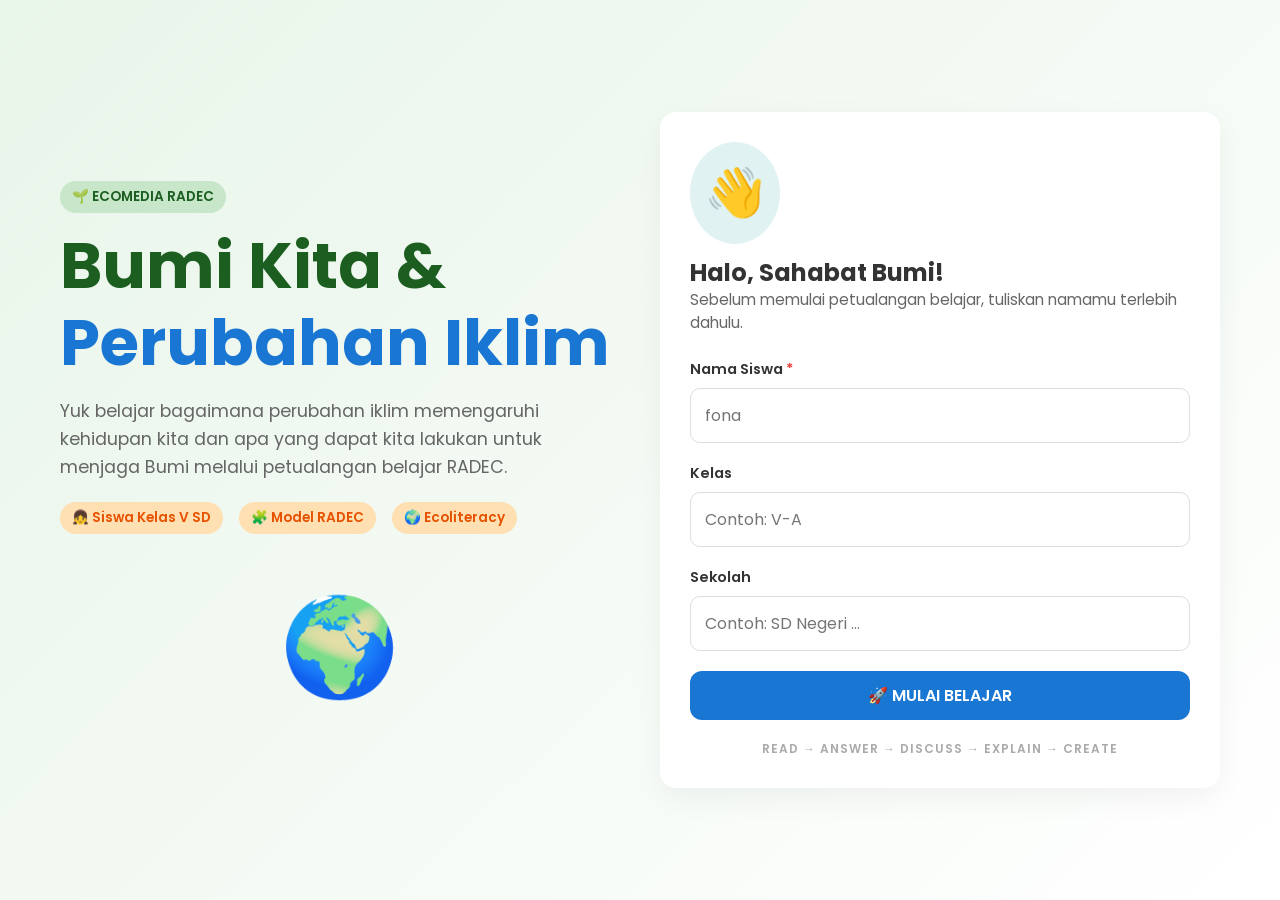
==== index.html @ 3d629e3e "Add files via upload" ====
<!DOCTYPE html>
<html lang="id">
<head>
    <meta charset="UTF-8">
    <meta name="viewport" content="width=device-width, initial-scale=1.0">
    <title>ECOMEDIA RADEC - Bumi Kita & Perubahan Iklim</title>
    <link href="https://fonts.googleapis.com/css2?family=Poppins:wght@400;500;600;700;800&display=swap" rel="stylesheet">
    <link rel="stylesheet" href="style.css">
</head>
<body>

    <!-- 1. HALAMAN AWAL (HOMEPAGE) -->
    <section id="page-home" class="page active">
        <div class="container split-layout">
            <div class="col-left">
                <div class="badge badge-light">🌱 ECOMEDIA RADEC</div>
                <h1 class="hero-title">
                    <span class="text-dark-green">Bumi Kita &</span><br>
                    <span class="text-blue">Perubahan Iklim</span>
                </h1>
                <p class="hero-desc">Yuk belajar bagaimana perubahan iklim memengaruhi kehidupan kita dan apa yang dapat kita lakukan untuk menjaga Bumi melalui petualangan belajar RADEC.</p>
                
                <div class="badge-group">
                    <span class="badge badge-pill">👧 Siswa Kelas V SD</span>
                    <span class="badge badge-pill">🧩 Model RADEC</span>
                    <span class="badge badge-pill">🌍 Ecoliteracy</span>
                </div>

                <div class="hero-image">
                    <div class="globe-icon">🌍</div>
                </div>
            </div>

            <div class="col-right">
                <div class="card form-card">
                    <div class="wave-icon">👋</div>
                    <h2>Halo, Sahabat Bumi!</h2>
                    <p>Sebelum memulai petualangan belajar, tuliskan namamu terlebih dahulu.</p>
                    
                    <form id="start-form">
                        <div class="input-group">
                            <label for="nama">Nama Siswa <span class="text-red">*</span></label>
                            <input type="text" id="nama" placeholder="fona" required>
                        </div>
                        <div class="input-group">
                            <label for="kelas">Kelas</label>
                            <input type="text" id="kelas" placeholder="Contoh: V-A">
                        </div>
                        <div class="input-group">
                            <label for="sekolah">Sekolah</label>
                            <input type="text" id="sekolah" placeholder="Contoh: SD Negeri ...">
                        </div>
                        <button type="submit" class="btn btn-primary btn-full">🚀 MULAI BELAJAR</button>
                    </form>
                    
                    <div class="step-nav-text">
                        READ &rarr; ANSWER &rarr; DISCUSS &rarr; EXPLAIN &rarr; CREATE
                    </div>
                </div>
            </div>
        </div>
    </section>

    <!-- 2. HALAMAN ORIENTASI BELAJAR -->
    <section id="page-orientation" class="page hidden bg-teal">
        <nav class="top-nav transparent-nav container">
            <div class="logo">🌱 ECOMEDIA RADEC</div>
            <div class="nav-actions">
                <button class="btn btn-outline-white" onclick="navigateTo('page-home')">&larr; Halaman Pembuka</button>
                <button class="btn btn-white" onclick="navigateTo('page-read')">Learning Journey &rarr;</button>
            </div>
        </nav>

        <div class="container mt-4">
            <div class="badge badge-outline-white">HALAMAN 2 - ORIENTASI BELAJAR</div>
            <h1 class="page-title text-white mt-2">👋 Halo, <span class="user-name-display">Sahabat</span>!</h1>
            <p class="page-subtitle text-white">Sebelum menjelajahi tahapan RADEC, kenali dulu cara belajar dan misi yang akan membantumu membaca hubungan manusia, lingkungan, dan perubahan iklim dengan lebih kritis.</p>

            <div class="card mt-4">
                <h3>Cara Belajar</h3>
                <p class="text-gray">Tiga kebiasaan sederhana ini akan membantumu mengikuti petualangan dengan nyaman.</p>
                
                <div class="grid-3 mt-3">
                    <div class="step-card">
                        <div class="step-number">1</div>
                        <h4>Ikuti Tahapan</h4>
                        <p>Ikuti pembelajaran secara berurutan mulai dari READ sampai CREATE.</p>
                    </div>
                    <div class="step-card">
                        <div class="step-number">2</div>
                        <h4>Amati dan Pikirkan</h4>
                        <p>Baca, amati gambar atau media, lalu pikirkan hubungan antara manusia dan lingkungan.</p>
                    </div>
                    <div class="step-card">
                        <div class="step-number">3</div>
                        <h4>Sampaikan dan Bertindak</h4>
                        <p>Sampaikan pendapatmu, dengarkan teman, lalu tentukan tindakan yang dapat dilakukan untuk menjaga lingkungan.</p>
                    </div>
                </div>

                <div class="alert-box alert-yellow mt-3">
                    💡 <strong>Ingat!</strong> Tidak apa-apa jika jawabanmu berbeda dengan teman. Yang penting kamu dapat menjelaskan alasanmu dengan baik.
                </div>
            </div>
        </div>
    </section>

    <!-- HALAMAN PETA RADEC -->
    <section id="page-peta-radec" class="page hidden bg-light-gray">
        <!-- Navbar -->
        <nav class="top-nav white-nav">
            <div class="nav-pills">
                <span class="nav-pill">Panduan & Tujuan</span>
                <span class="nav-pill active" onclick="navigateTo('page-peta-radec')">Peta RADEC</span>
                <span class="nav-pill" onclick="navigateTo('page-read')">Read</span>
                <span class="nav-pill" onclick="navigateTo('page-answer')">Answer</span>
                <span class="nav-pill" onclick="navigateTo('page-discuss')">Discuss</span>
                <span class="nav-pill" onclick="navigateTo('page-explain')">Explain</span>
                <span class="nav-pill" onclick="navigateTo('page-create')">Create</span>
            </div>
            <div class="user-profile">
                👤 <span class="user-name-display">Sahabat</span>
            </div>
        </nav>

        <div class="container mt-4">
            <div class="banner-blue" style="background: linear-gradient(135deg, #00796b, #004d40);">
                <div class="badge badge-outline-white mb-2">PETA KONSEP</div>
                <h2>Peta Petualangan RADEC 🗺️</h2>
                <p>RADEC adalah model belajar kita! Ikuti 5 langkah seru ini untuk menjadi pahlawan lingkungan yang cerdas dan kritis.</p>
            </div>

            <div class="journey-container mt-4">
                <!-- Step 1 -->
                <div class="journey-step">
                    <div class="step-icon" style="background: #1976d2; box-shadow: 0 0 0 5px #e3f2fd;">📖</div>
                    <div class="card journey-card">
                        <span class="materi-label" style="color: #1976d2;">TAHAP 1</span>
                        <h3 style="color: #1976d2;">Read (Membaca & Mengamati)</h3>
                        <p class="text-gray mt-2">Membaca teks dan mengamati video Ecomedia. Temukan pesan penting dan pahami hubungan sebab-akibat perubahan iklim.</p>
                    </div>
                </div>

                <!-- Step 2 -->
                <div class="journey-step">
                    <div class="step-icon" style="background: #f57c00; box-shadow: 0 0 0 5px #fff3e0;">✍️</div>
                    <div class="card journey-card">
                        <span class="materi-label" style="color: #f57c00;">TAHAP 2</span>
                        <h3 style="color: #f57c00;">Answer (Menjawab)</h3>
                        <p class="text-gray mt-2">Jawab pertanyaan atau bedah video menggunakan 4 Lensa Ecomedia secara mandiri berdasarkan apa yang kamu pahami di tahap pertama.</p>
                    </div>
                </div>

                <!-- Step 3 -->
                <div class="journey-step">
                    <div class="step-icon" style="background: #00897b; box-shadow: 0 0 0 5px #e0f2f1;">🗣️</div>
                    <div class="card journey-card">
                        <span class="materi-label" style="color: #00897b;">TAHAP 3</span>
                        <h3 style="color: #00897b;">Discuss (Berdiskusi)</h3>
                        <p class="text-gray mt-2">Berkumpul dengan teman kelompok! Bagikan jawabanmu, dengarkan pendapat teman, dan catat hasil kesepakatan bersama.</p>
                    </div>
                </div>

                <!-- Step 4 -->
                <div class="journey-step">
                    <div class="step-icon" style="background: #7b1fa2; box-shadow: 0 0 0 5px #f3e5f5;">💡</div>
                    <div class="card journey-card">
                        <span class="materi-label" style="color: #7b1fa2;">TAHAP 4</span>
                        <h3 style="color: #7b1fa2;">Explain (Menjelaskan)</h3>
                        <p class="text-gray mt-2">Waktunya tampil! Jelaskan dan presentasikan hasil diskusi kelompokmu di depan kelas dengan percaya diri.</p>
                    </div>
                </div>

                <!-- Step 5 -->
                <div class="journey-step">
                    <div class="step-icon" style="background: #e53935; box-shadow: 0 0 0 5px #ffebee;">🎨</div>
                    <div class="card journey-card">
                        <span class="materi-label" style="color: #e53935;">TAHAP 5</span>
                        <h3 style="color: #e53935;">Create (Mencipta)</h3>
                        <p class="text-gray mt-2">Terapkan ilmu yang didapat dengan membuat karya nyata (poster, puisi, atau rancangan aksi ramah lingkungan).</p>
                        <button class="btn btn-primary mt-3" onclick="navigateTo('page-read')">🚀 Mulai Petualangan Sekarang!</button>
                    </div>
                </div>
            </div>
        </div>
    </section>

    <!-- 3. HALAMAN TAHAP 1: READ (DAFTAR MATERI) -->
    <section id="page-read" class="page hidden bg-light-gray">
        <!-- Reusable RADEC Navbar -->
        <nav class="top-nav white-nav">
            <div class="nav-pills">
                <span class="nav-pill">Panduan & Tujuan</span>
                <!-- Cari baris ini di navbar halaman Read, Ecomedia, Answer, Discuss, dsb -->
                <span class="nav-pill" onclick="navigateTo('page-peta-radec')">Peta RADEC</span>
                <span class="nav-pill active" onclick="navigateTo('page-read')">Read</span>
                <span class="nav-pill" onclick="navigateTo('page-answer')">Answer</span>
                <span class="nav-pill" onclick="navigateTo('page-discuss')">Discuss</span>
                <span class="nav-pill" onclick="navigateTo('page-explain')">Explain</span>
                <span class="nav-pill" onclick="navigateTo('page-create')">Create</span>
            </div>
            <div class="user-profile">
                👤 <span class="user-name-display">Sahabat</span>
            </div>
        </nav>

        <div class="container mt-4">
            <div class="banner-blue">
                <div class="badge badge-light-blue mb-2">TAHAP 1 - READ (MEMBACA)</div>
                <h2>Baca, Amati, Pahami, dan Ajukan Pertanyaanmu!</h2>
                <p>Belajarlah bertahap: baca satu materi, berhenti sejenak untuk berpikir, lalu gunakan video dan infografis sebagai sumber bukti.</p>
            </div>

            <!-- ... (kode sebelumnya dari page-read) ... -->
            <div class="card mt-4">
                <h3>📖 Materi Bacaan: Perubahan Iklim</h3>
                <p class="text-gray text-sm">Ada 5 materi pokok. Pilih satu materi untuk memulai.</p>
                
                <!-- Kontainer ini akan diisi oleh JavaScript -->
                <div class="grid-materi mt-3" id="materi-container">
                </div>
            </div>
            <!-- ... (kode setelahnya dari page-read) ... -->


        </div>
    </section>

    <!-- 4. HALAMAN ECOMEDIA (BAGIAN DARI READ) -->
    <section id="page-ecomedia" class="page hidden bg-light-gray">
        <!-- Reusable RADEC Navbar -->
        <nav class="top-nav white-nav">
            <div class="nav-pills">
                <span class="nav-pill">Panduan & Tujuan</span>
                <span class="nav-pill">Peta RADEC</span>
                <span class="nav-pill active" onclick="navigateTo('page-read')">Read</span>
                <span class="nav-pill" onclick="navigateTo('page-answer')">Answer</span>
                <span class="nav-pill" onclick="navigateTo('page-discuss')">Discuss</span>
                <span class="nav-pill" onclick="navigateTo('page-explain')">Explain</span>
                <span class="nav-pill" onclick="navigateTo('page-create')">Create</span>
            </div>
            <div class="user-profile">
                👤 <span class="user-name-display">Sahabat</span>
            </div>
        </nav>

        <div class="container mt-4">
            <button class="btn btn-outline mb-3" onclick="navigateTo('page-read')">&larr; Kembali ke Daftar Materi</button>
            
            <div class="card">
                <h3>🎬 Ecomedia</h3>
                
                <div class="video-container mt-3">
                    <video controls poster="https://via.placeholder.com/800x400/2c3e50/ffffff?text=Video+Pembelajaran+Perubahan+Iklim">
                        <source src="#" type="video/mp4">
                    </video>
                </div>

                <div class="alert-box alert-green mt-3">
                    🔍 <strong>Amati Video dengan Empat Lensa Ecomedia</strong><br>
                    Gunakan empat lensa di bawah ini untuk melihat pesan, siapa yang berperan, bahan/energi, dan pengalaman kita.
                </div>

                <div class="lensa-tabs mt-4">
                    <div class="tab-headers">
                        <button class="tab-btn active" data-target="tab-1">📖 Cerita & Nilai</button>
                        <button class="tab-btn" data-target="tab-2">👥 Siapa yang Berperan?</button>
                        <button class="tab-btn" data-target="tab-3">🔋 Bahan & Energi</button>
                        <button class="tab-btn" data-target="tab-4">❤️ Pengalaman Kita</button>
                    </div>
                    
                    <div class="tab-content-container">
                        <div id="tab-1" class="tab-content active">
                            <h4>📖 Lensa Cerita & Nilai</h4>
                            <textarea id="val_lensa1" placeholder="Tuliskan hasil pengamatanmu di sini..."></textarea>
                        </div>
                        <div id="tab-2" class="tab-content hidden">
                            <h4>👥 Lensa Siapa yang Berperan?</h4>
                            <textarea id="val_lensa2" placeholder="Tuliskan hasil pengamatanmu di sini..."></textarea>
                        </div>
                        <div id="tab-3" class="tab-content hidden">
                            <h4>🔋 Lensa Bahan, Energi & Limbah</h4>
                            <textarea id="val_lensa3" placeholder="Tuliskan hasil pengamatanmu di sini..."></textarea>
                        </div>
                        <div id="tab-4" class="tab-content hidden">
                            <h4>❤️ Lensa Pengalaman Kita</h4>
                            <textarea id="val_lensa4" placeholder="Tuliskan hasil pengamatanmu di sini..."></textarea>
                        </div>
                        
                        <div class="mt-3">
                            <button class="btn btn-primary" onclick="simpanData('ecomedia')">💾 Simpan Hasil Pengamatan</button>
                            <span id="toast-ecomedia" class="toast hidden">Tersimpan! ✅</span>
                        </div>
                    </div>
                </div>
            </div>
        </div>
    </section>

    <!-- 5. HALAMAN TAHAP 2: ANSWER -->
    <section id="page-answer" class="page hidden bg-light-gray">
        <nav class="top-nav white-nav">
            <div class="nav-pills">
                <span class="nav-pill">Panduan & Tujuan</span>
                <span class="nav-pill">Peta RADEC</span>
                <span class="nav-pill" onclick="navigateTo('page-read')">Read</span>
                <span class="nav-pill active" onclick="navigateTo('page-answer')">Answer</span>
                <span class="nav-pill" onclick="navigateTo('page-discuss')">Discuss</span>
                <span class="nav-pill" onclick="navigateTo('page-explain')">Explain</span>
                <span class="nav-pill" onclick="navigateTo('page-create')">Create</span>
            </div>
            <div class="user-profile">👤 <span class="user-name-display">Sahabat</span></div>
        </nav>

        <div class="container mt-4">
            <div class="banner-blue" > <!-- Warna beda untuk penanda tahap style="background: #f57c00;" -->
                <div class="badge badge-light-blue mb-2">TAHAP 2 - ANSWER (MENJAWAB)</div>
                <h2>Jawab Pertanyaan Berdasarkan Bukti!</h2>
                <p>Gunakan informasi dari bacaan dan video Ecomedia untuk menjawab pertanyaan di bawah ini.</p>
            </div>
            <div class="card mt-4">
                <h3>✍️ Lembar Jawaban</h3>
                <p class="text-gray mb-3">Apa penyebab utama perubahan iklim menurut pengamatanmu?</p>
                <textarea id="val_answer" class="full-textarea" placeholder="Tuliskan jawabanmu di sini..."></textarea>
                <div class="mt-3">
                    <button class="btn btn-primary" onclick="simpanData('answer')">💾 Simpan Jawaban</button>
                    <span id="toast-answer" class="toast hidden">Tersimpan! ✅</span>
                </div>
            </div>
        </div>
    </section>

    <!-- 6. HALAMAN TAHAP 3: DISCUSS -->
    <section id="page-discuss" class="page hidden bg-light-gray">
        <nav class="top-nav white-nav">
            <div class="nav-pills">
                <span class="nav-pill">Panduan & Tujuan</span>
                <span class="nav-pill">Peta RADEC</span>
                <span class="nav-pill" onclick="navigateTo('page-read')">Read</span>
                <span class="nav-pill" onclick="navigateTo('page-answer')">Answer</span>
                <span class="nav-pill active" onclick="navigateTo('page-discuss')">Discuss</span>
                <span class="nav-pill" onclick="navigateTo('page-explain')">Explain</span>
                <span class="nav-pill" onclick="navigateTo('page-create')">Create</span>
            </div>
            <div class="user-profile">👤 <span class="user-name-display">Sahabat</span></div>
        </nav>

        <div class="container mt-4">
            <div class="banner-blue" > <!-- style="background: #00897b;" -->
                <div class="badge badge-light-blue mb-2">TAHAP 3 - DISCUSS (BERDISKUSI)</div>
                <h2>Waktunya Berbagi Pendapat</h2>
                <p>Diskusikan jawabanmu dengan teman kelompok. Apakah ada perbedaan? Tuliskan hasil diskusi bersama.</p>
            </div>
            <div class="card mt-4">
                <h3>🗣️ Hasil Diskusi Kelompok</h3>
                <textarea id="val_discuss" class="full-textarea mt-3" placeholder="Catatan hasil diskusi kelompok..."></textarea>
                <div class="mt-3">
                    <button class="btn btn-primary" onclick="simpanData('discuss')">💾 Simpan Hasil Diskusi</button>
                    <span id="toast-discuss" class="toast hidden">Tersimpan! ✅</span>
                </div>
            </div>
        </div>
    </section>

    <!-- 7. HALAMAN TAHAP 4: EXPLAIN -->
    <section id="page-explain" class="page hidden bg-light-gray">
        <nav class="top-nav white-nav">
            <div class="nav-pills">
                <span class="nav-pill">Panduan & Tujuan</span>
                <span class="nav-pill">Peta RADEC</span>
                <span class="nav-pill" onclick="navigateTo('page-read')">Read</span>
                <span class="nav-pill" onclick="navigateTo('page-answer')">Answer</span>
                <span class="nav-pill" onclick="navigateTo('page-discuss')">Discuss</span>
                <span class="nav-pill active" onclick="navigateTo('page-explain')">Explain</span>
                <span class="nav-pill" onclick="navigateTo('page-create')">Create</span>
            </div>
            <div class="user-profile">👤 <span class="user-name-display">Sahabat</span></div>
        </nav>

        <div class="container mt-4">
            <div class="banner-blue" > <!-- style="background: #7b1fa2;" -->
                <div class="badge badge-light-blue mb-2">TAHAP 4 - EXPLAIN (MENJELASKAN)</div>
                <h2>Siapkan Presentasimu!</h2>
                <p>Susunlah poin-poin utama yang akan kamu jelaskan di depan kelas berdasarkan pemahaman dan hasil diskusimu.</p>
            </div>
            <div class="card mt-4">
                <h3>💡 Poin Penjelasan</h3>
                <textarea id="val_explain" class="full-textarea mt-3" placeholder="Poin presentasi..."></textarea>
                <div class="mt-3">
                    <button class="btn btn-primary" onclick="simpanData('explain')">💾 Simpan Penjelasan</button>
                    <span id="toast-explain" class="toast hidden">Tersimpan! ✅</span>
                </div>
            </div>
        </div>
    </section>

    <!-- 8. HALAMAN TAHAP 5: CREATE -->
    <section id="page-create" class="page hidden bg-light-gray">
        <nav class="top-nav white-nav">
            <div class="nav-pills">
                <span class="nav-pill">Panduan & Tujuan</span>
                <span class="nav-pill">Peta RADEC</span>
                <span class="nav-pill" onclick="navigateTo('page-read')">Read</span>
                <span class="nav-pill" onclick="navigateTo('page-answer')">Answer</span>
                <span class="nav-pill" onclick="navigateTo('page-discuss')">Discuss</span>
                <span class="nav-pill" onclick="navigateTo('page-explain')">Explain</span>
                <span class="nav-pill active" onclick="navigateTo('page-create')">Create</span>
            </div>
            <div class="user-profile">👤 <span class="user-name-display">Sahabat</span></div>
        </nav>

        <div class="container mt-4">
            <div class="banner-blue" > <!-- style="background: #e53935;" -->
                <div class="badge badge-light-blue mb-2">TAHAP 5 - CREATE (MENCIPTA)</div>
                <h2>Wujudkan Aksimu untuk Bumi</h2>
                <p>Buatlah karya (poster, kampanye, atau rencana aksi) yang menunjukkan langkah nyata menjaga lingkungan.</p>
            </div>
            <div class="card mt-4">
                <h3>🎨 Rencana Aksi & Unggah Karya</h3>
                <textarea id="val_create" class="full-textarea mt-3" placeholder="Jelaskan rencana aksimu di sini..."></textarea>
                
                <div class="upload-box mt-3">
                    <p>Atau unggah file karya (Gambar/PDF)</p>
                    <input type="file" class="mt-2">
                </div>

                <div class="mt-4">
                    <button class="btn btn-primary" onclick="simpanData('create')">💾 Simpan Karya</button>
                    <span id="toast-create" class="toast hidden">Tersimpan! ✅</span>
                </div>
            </div>
        </div>
    </section>

    <script src="script.js"></script>
</body>
</html>
---- style.css ----
:root {
    --primary-green: #1b5e20;
    --primary-blue: #1976d2;
    --light-green: #e8f5e9;
    --teal-dark: #004d40;
    --teal-light: #00796b;
    --white: #ffffff;
    --gray-bg: #f4f7f6;
    --text-dark: #333333;
    --text-gray: #666666;
    --border-radius: 16px;
    --shadow-soft: 0 10px 30px rgba(0, 0, 0, 0.05);
}

* { margin: 0; padding: 0; box-sizing: border-box; font-family: 'Poppins', sans-serif; }
body { background-color: var(--gray-bg); color: var(--text-dark); }
.hidden { display: none !important; }
.active { display: block; }

.container { max-width: 1200px; margin: 0 auto; padding: 0 20px; }
.mt-2 { margin-top: 1rem; } .mt-3 { margin-top: 1.5rem; } .mt-4 { margin-top: 2rem; } .mb-2 { margin-bottom: 1rem; } .mb-3 { margin-bottom: 1.5rem; }
.text-red { color: #e53935; }

/* typography */
h1, h2, h3, h4 { font-weight: 700; line-height: 1.2; }
.text-dark-green { color: var(--primary-green); }
.text-blue { color: var(--primary-blue); }
.text-white { color: var(--white); }

/* Badges */
.badge { display: inline-block; padding: 6px 12px; border-radius: 20px; font-size: 0.85rem; font-weight: 600; }
.badge-light { background: #c8e6c9; color: var(--primary-green); }
.badge-pill { background: #ffe0b2; color: #e65100; margin-right: 8px; }
.badge-outline-white { border: 1px solid rgba(255,255,255,0.5); color: #fff; }
.badge-light-blue { background: rgba(255,255,255,0.2); color: #fff; }
.badge-gray { background: #e0e0e0; color: #424242; margin-right: 8px; }
.badge-group { display: flex; flex-wrap: wrap; gap: 8px; margin-top: 1rem; }

/* Buttons */
.btn { padding: 12px 24px; border: none; border-radius: 12px; font-size: 1rem; font-weight: 600; cursor: pointer; transition: all 0.3s ease; }
.btn-primary { background: var(--primary-blue); color: #fff; }
.btn-primary:hover { background: #1565c0; transform: translateY(-2px); }
.btn-full { width: 100%; }
.btn-white { background: #fff; color: var(--teal-dark); }
.btn-outline-white { border: 1px solid #fff; background: transparent; color: #fff; }
.btn-outline { border: 1px solid #ccc; background: #fff; }

/* Cards & Alerts */
.card { background: var(--white); border-radius: var(--border-radius); padding: 30px; box-shadow: var(--shadow-soft); }
.alert-box { padding: 16px; border-radius: 12px; font-size: 0.95rem; line-height: 1.5; }
.alert-yellow { background: #fff9c4; color: #f57f17; border: 1px solid #fff59d; }
.alert-green { background: #e8f5e9; border: 1px solid #a5d6a7; color: #2e7d32; }

/* Page 1: Home */
#page-home { background: linear-gradient(135deg, #e8f5e9 0%, #ffffff 100%); min-height: 100vh; display: flex; align-items: center; padding: 40px 0; }
.split-layout { display: flex; gap: 40px; align-items: center; }
.col-left, .col-right { flex: 1; }
.hero-title { font-size: 4rem; margin: 15px 0; }
.hero-desc { font-size: 1.1rem; color: var(--text-gray); line-height: 1.6; margin-bottom: 20px; }
.globe-icon { font-size: 6rem; text-align: center; margin-top: 40px; }
.wave-icon { font-size: 3rem; background: #e0f2f1; display: inline-block; padding: 15px; border-radius: 50%; margin-bottom: 15px; }

/* Form */
.form-card p { color: var(--text-gray); margin-bottom: 25px; font-size: 0.95rem; }
.input-group { margin-bottom: 20px; }
.input-group label { display: block; font-weight: 600; margin-bottom: 8px; font-size: 0.9rem; }
.input-group input { width: 100%; padding: 14px; border: 1px solid #ddd; border-radius: 10px; font-size: 1rem; outline: none; transition: border 0.3s; }
.input-group input:focus { border-color: var(--primary-blue); }
.step-nav-text { text-align: center; font-size: 0.75rem; color: #aaa; margin-top: 20px; letter-spacing: 1px; font-weight: 600; }

/* Page 2: Orientation */
.bg-teal { background: linear-gradient(135deg, var(--teal-light), var(--teal-dark)); min-height: 100vh; padding-bottom: 40px; }
.top-nav { display: flex; justify-content: space-between; align-items: center; padding: 20px 0; }
.transparent-nav { color: #fff; font-weight: bold; border-bottom: 1px solid rgba(255,255,255,0.2); margin-bottom: 30px;}
.page-title { font-size: 3rem; }
.page-subtitle { font-size: 1.1rem; max-width: 800px; line-height: 1.6; opacity: 0.9; }

.grid-3 { display: grid; grid-template-columns: repeat(3, 1fr); gap: 20px; }
.step-card { border: 1px solid #eee; padding: 20px; border-radius: 12px; }
.step-number { width: 35px; height: 35px; background: var(--primary-green); color: white; border-radius: 50%; display: flex; align-items: center; justify-content: center; font-weight: bold; margin-bottom: 15px; }

/* Navigasi RADEC & Halaman Materi */
.bg-light-gray { background: #f4f7f6; min-height: 100vh; padding-bottom: 40px; }
.white-nav { background: #fff; padding: 15px 40px; box-shadow: 0 2px 10px rgba(0,0,0,0.05); display: flex; justify-content: space-between; position: sticky; top: 0; z-index: 100; }
.nav-pills { display: flex; gap: 10px; align-items: center; overflow-x: auto; padding-bottom: 5px;}
.nav-pill { padding: 8px 16px; border-radius: 20px; font-size: 0.9rem; font-weight: 600; color: var(--text-gray); cursor: pointer; white-space: nowrap; transition: 0.3s; }
.nav-pill:hover { background: #f0f0f0; }
.nav-pill.active { background: var(--primary-blue); color: #fff; }
.user-profile { font-weight: 600; color: var(--text-dark); display: flex; align-items: center; gap: 8px;}

.banner-blue { background: #1976d2; color: #fff; padding: 40px; border-radius: var(--border-radius); box-shadow: var(--shadow-soft); transition: background 0.5s;}
.banner-blue h2 { font-size: 2.2rem; margin-bottom: 15px; }
.banner-blue p { line-height: 1.6; font-size: 1.05rem; opacity: 0.9; max-width: 900px;}

.grid-materi { display: grid; grid-template-columns: repeat(auto-fit, minmax(220px, 1fr)); gap: 20px; margin-top: 20px; }
.materi-card { background: #e3f2fd; padding: 20px; border-radius: 12px; cursor: pointer; transition: transform 0.2s, box-shadow 0.2s; border: 1px solid transparent; }
.materi-card:hover { transform: translateY(-5px); box-shadow: 0 8px 20px rgba(25, 118, 210, 0.15); border-color: #bbdefb; }
.materi-label { display: block; font-size: 0.75rem; font-weight: 800; color: var(--primary-blue); margin-bottom: 8px; letter-spacing: 0.5px; }

/* Ecomedia Lenses Tab */
.video-container { width: 100%; border-radius: 16px; overflow: hidden; background: #000; }
.video-container video { width: 100%; display: block; }
.tab-headers { display: flex; gap: 10px; border-bottom: 2px solid #eee; padding-bottom: 10px; flex-wrap: wrap;}
.tab-btn { background: transparent; border: none; font-size: 1rem; font-weight: 600; color: var(--text-gray); padding: 10px 15px; cursor: pointer; border-radius: 8px 8px 0 0; transition: color 0.2s; }
.tab-btn.active { color: var(--primary-blue); border-bottom: 3px solid var(--primary-blue); margin-bottom: -12px; }

.tab-content-container { padding: 25px 0; }
.tab-content textarea, .full-textarea { width: 100%; height: 120px; padding: 15px; border: 1px solid #ddd; border-radius: 12px; resize: vertical; font-size: 1rem; outline: none; font-family: inherit; }
.tab-content textarea:focus, .full-textarea:focus { border-color: var(--primary-blue); box-shadow: 0 0 0 3px rgba(25, 118, 210, 0.1); }
.full-textarea { height: 180px; }
.upload-box { border: 2px dashed #ccc; padding: 20px; text-align: center; border-radius: 12px; background: #fafafa; }

/* Toast Notification */
.toast { margin-left: 15px; font-weight: 600; color: #2e7d32; background: #e8f5e9; padding: 8px 15px; border-radius: 8px; display: inline-block; animation: fadein 0.5s; }
@keyframes fadein { from { opacity: 0; } to { opacity: 1; } }

@media (max-width: 900px) {
    .split-layout { flex-direction: column; }
    .hero-title { font-size: 3rem; }
    .grid-3 { grid-template-columns: 1fr; }
    .white-nav { padding: 15px; }
}

/* Peta RADEC / Learning Journey Timeline */
.journey-container {
    position: relative;
    padding-left: 50px; /* Ruang untuk garis dan ikon */
    margin-bottom: 40px;
}

/* Garis vertikal yang menghubungkan tahap */
.journey-container::before {
    content: '';
    position: absolute;
    top: 20px;
    bottom: 20px;
    left: 24px;
    width: 4px;
    background: #e0e0e0;
    border-radius: 4px;
}

.journey-step {
    position: relative;
    margin-bottom: 30px;
}

/* Lingkaran Ikon di garis timeline */
.step-icon {
    position: absolute;
    left: -50px;
    top: 20px;
    width: 48px;
    height: 48px;
    border-radius: 50%;
    display: flex;
    align-items: center;
    justify-content: center;
    font-size: 1.2rem;
    color: white;
    z-index: 2;
    transform: translateX(-50%);
}

.journey-card {
    transition: transform 0.3s ease, box-shadow 0.3s ease;
    border: 2px solid transparent;
}

.journey-card:hover {
    transform: translateX(10px);
    border-color: #e0f2f1;
}

/* Penyesuaian responsif untuk mobile */
@media (max-width: 768px) {
    .journey-container {
        padding-left: 40px;
    }
    .step-icon {
        width: 36px;
        height: 36px;
        font-size: 1rem;
        left: -40px;
        top: 30px;
    }
    .journey-container::before {
        left: 18px;
    }
}
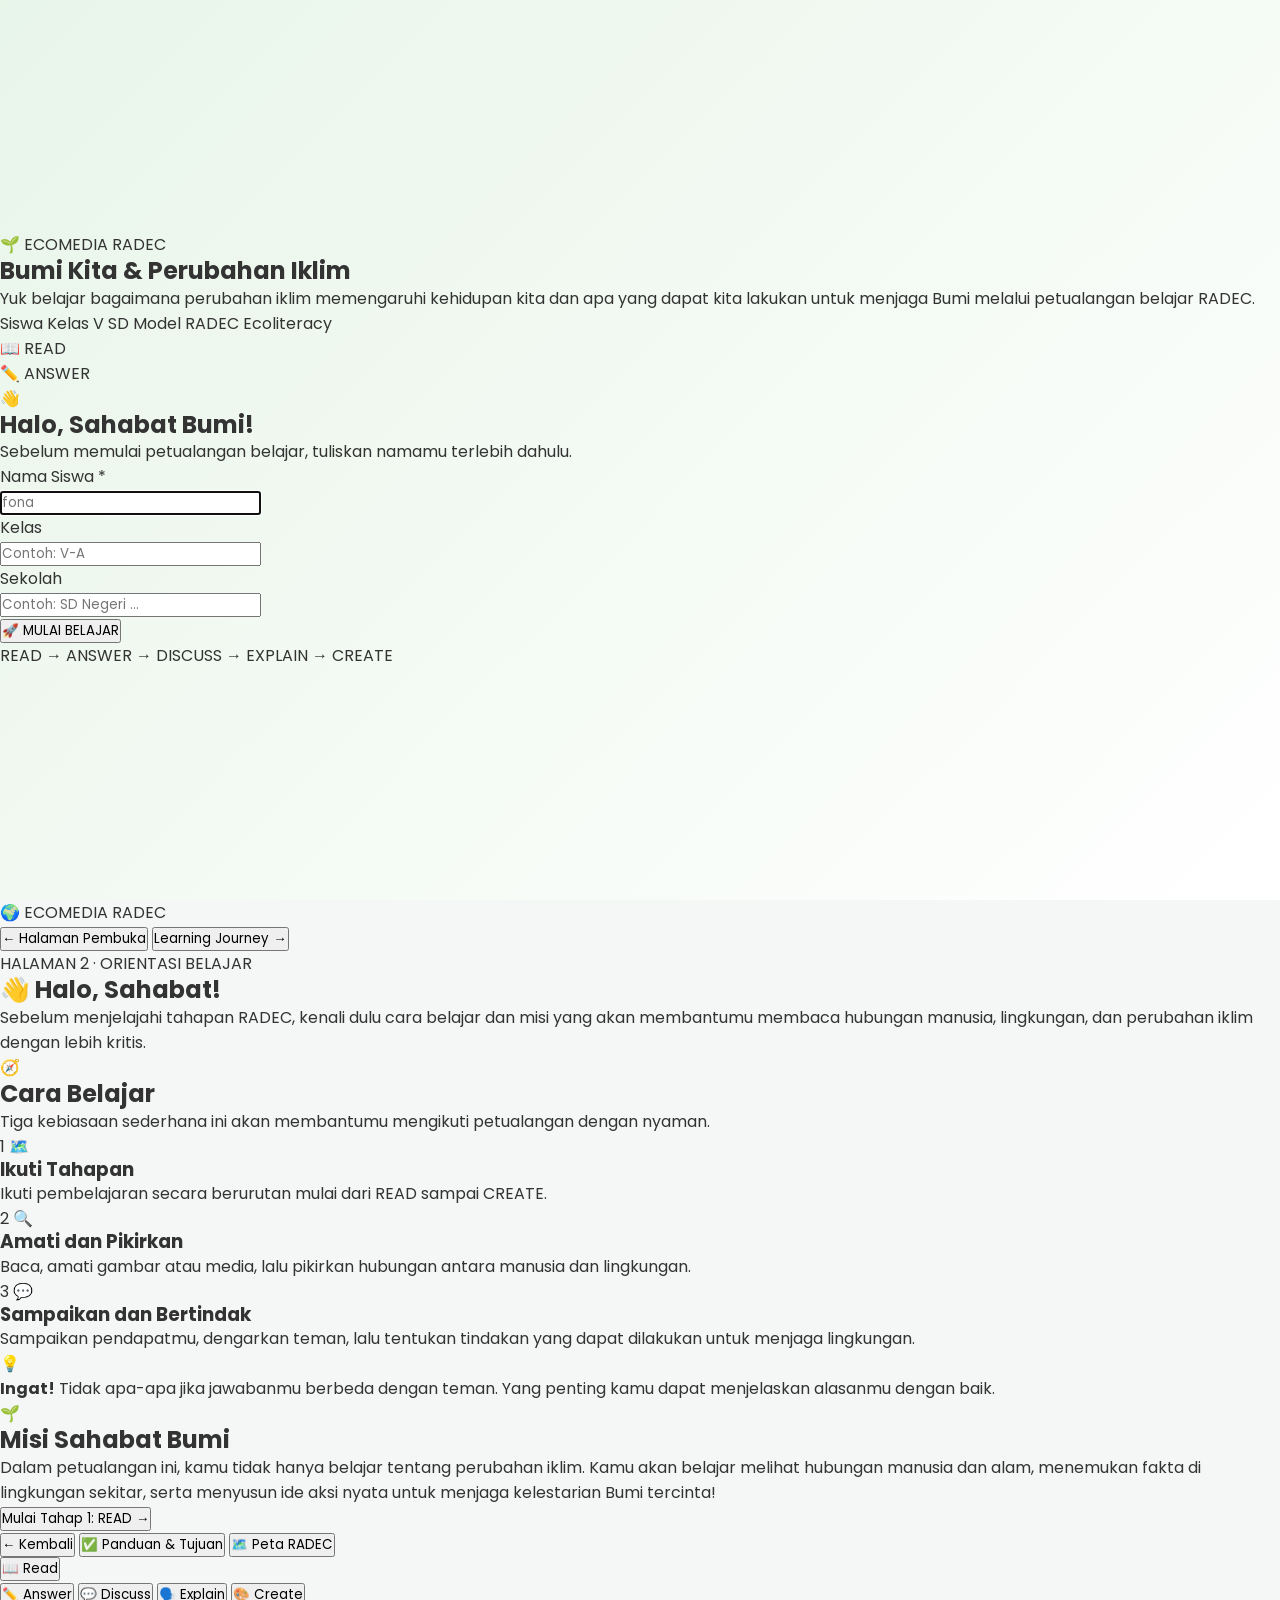
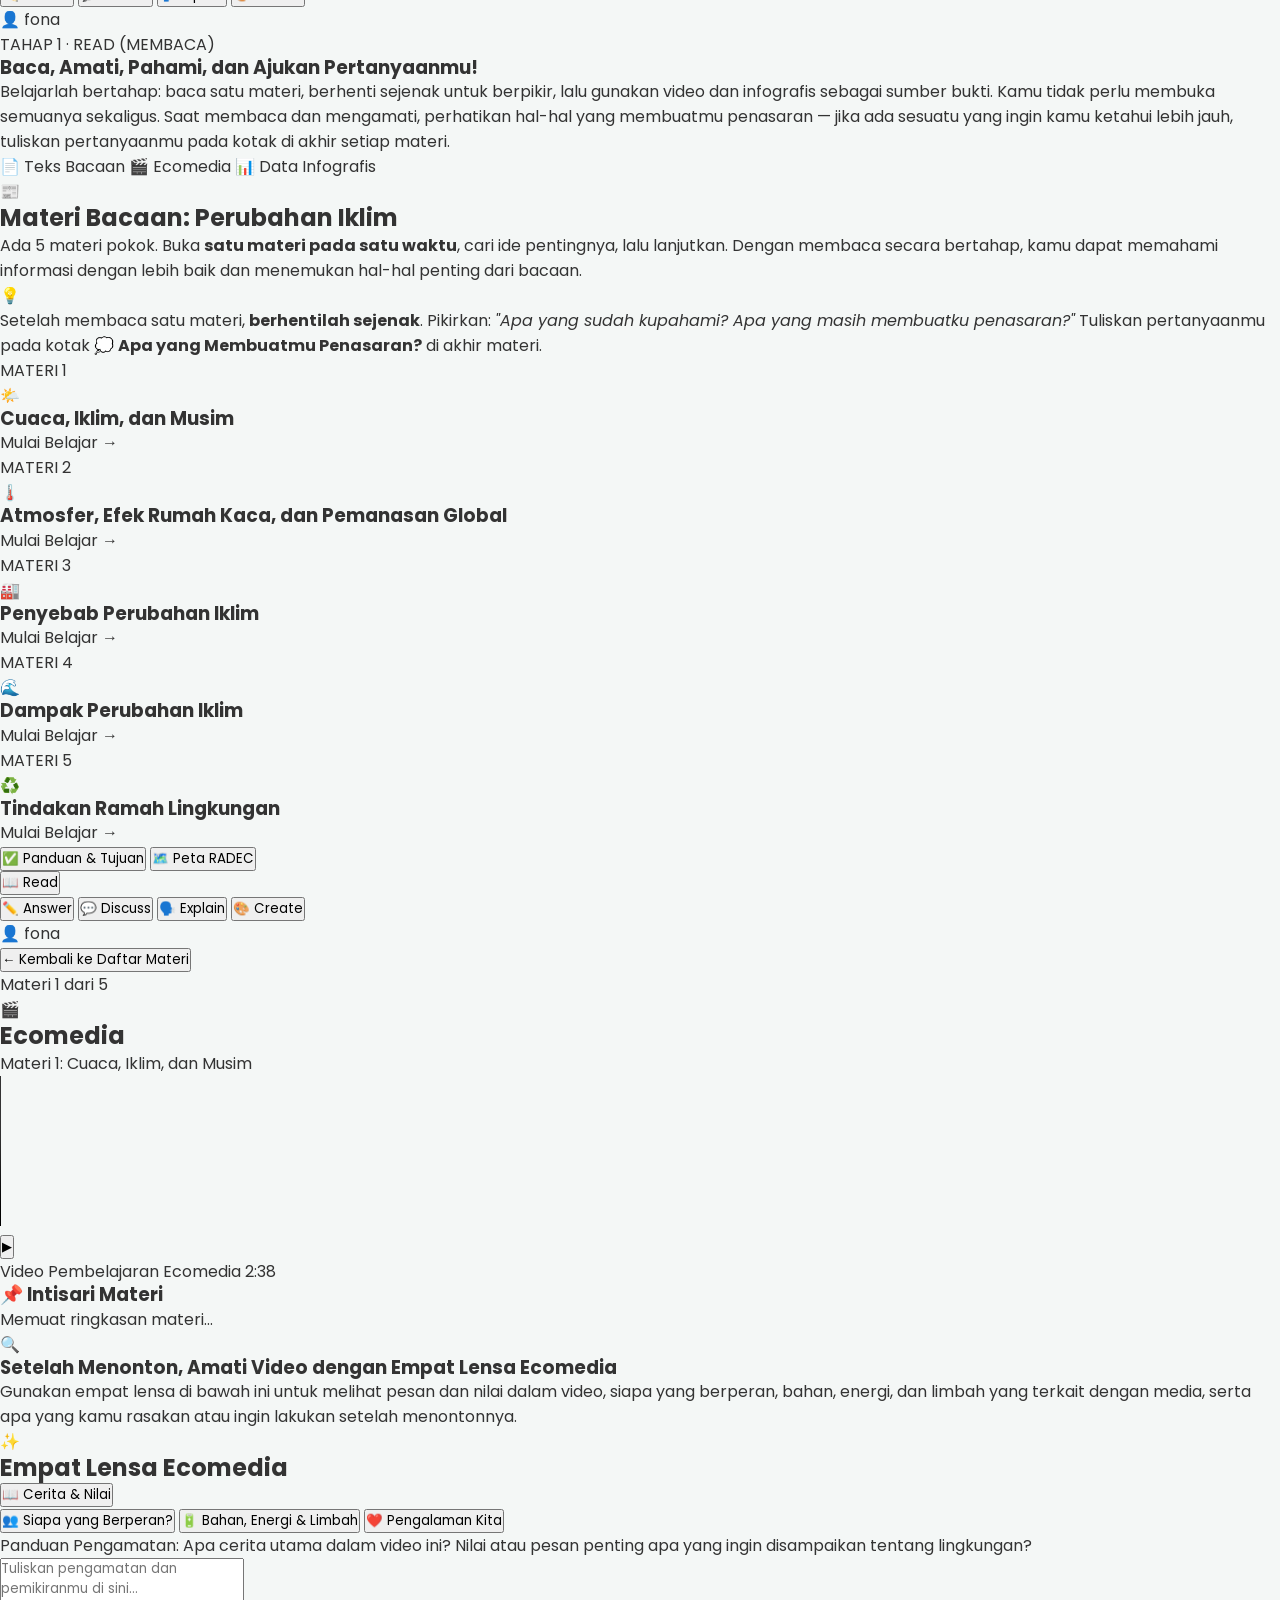
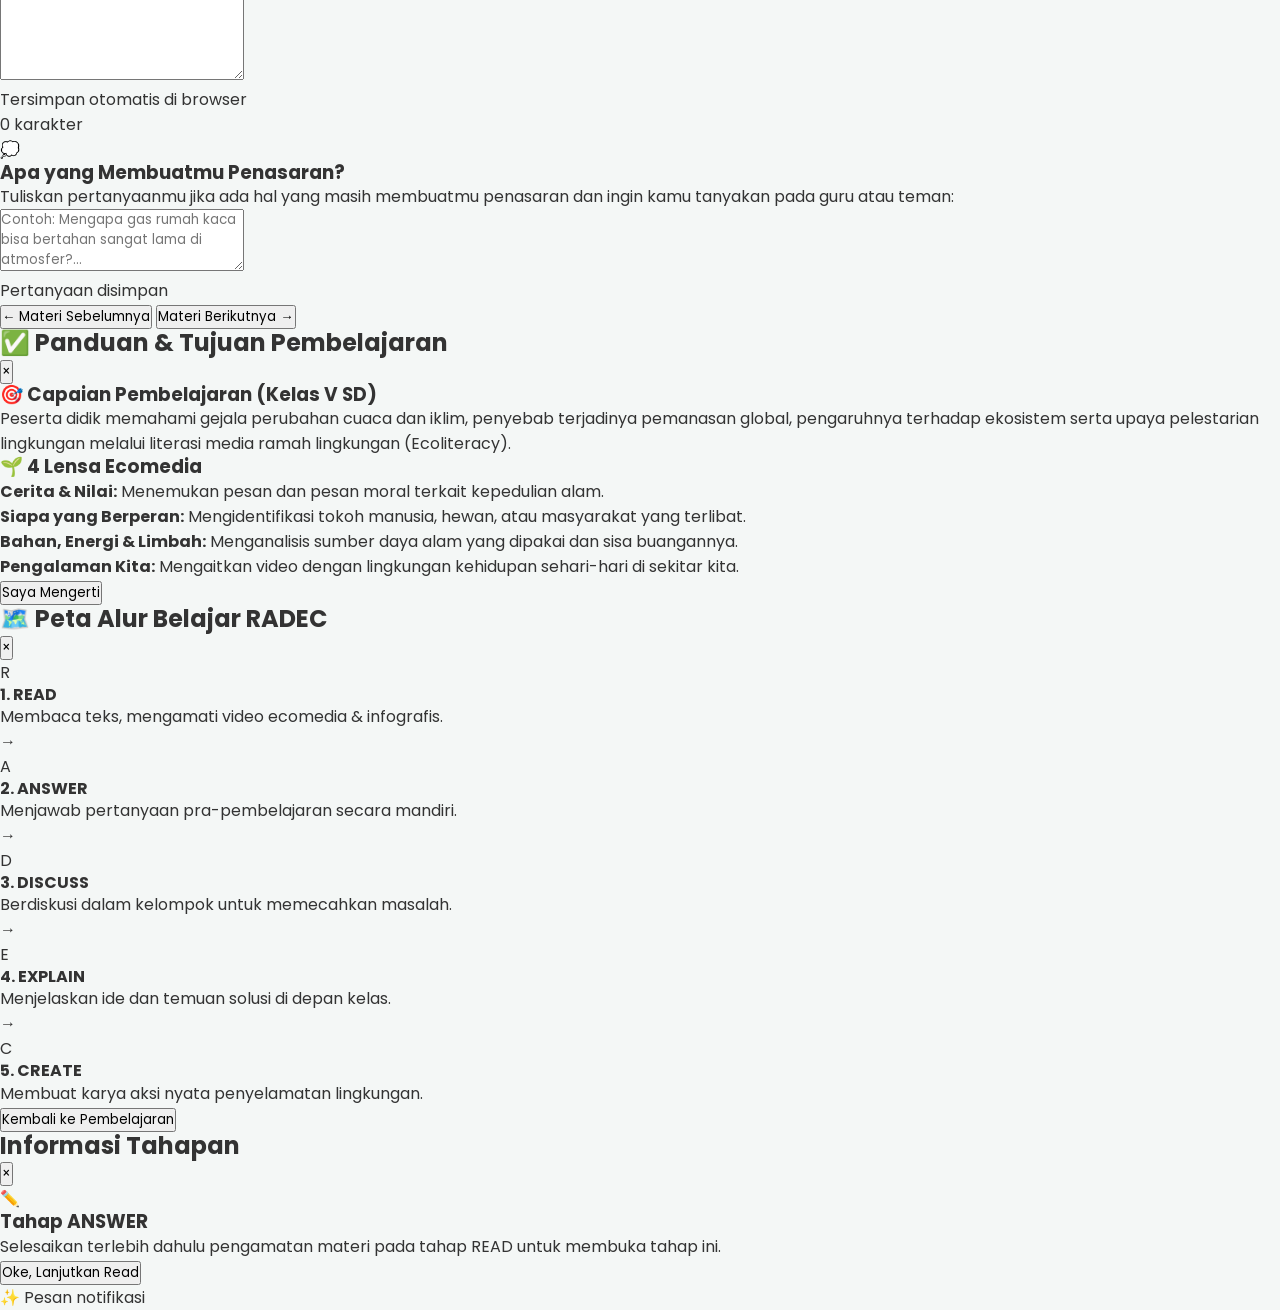
==== commit 1cdd06e2: "Update index.html" ====
--- a/index.html
+++ b/index.html
@@ -1,437 +1,800 @@
 <!DOCTYPE html>
 <html lang="id">
 <head>
-    <meta charset="UTF-8">
-    <meta name="viewport" content="width=device-width, initial-scale=1.0">
-    <title>ECOMEDIA RADEC - Bumi Kita & Perubahan Iklim</title>
-    <link href="https://fonts.googleapis.com/css2?family=Poppins:wght@400;500;600;700;800&display=swap" rel="stylesheet">
-    <link rel="stylesheet" href="style.css">
+  <meta charset="UTF-8">
+  <meta name="viewport" content="width=device-width, initial-scale=1.0">
+  <title>ECOMEDIA RADEC — Bumi Kita &amp; Perubahan Iklim</title>
+  
+  <!-- Favicon / Meta -->
+  <meta name="description" content="Media Pembelajaran Interaktif Siswa Kelas V SD Berbasis Model RADEC dan Ecoliteracy">
+  
+  <!-- Google Fonts: Poppins -->
+  <link rel="preconnect" href="https://fonts.googleapis.com">
+  <link rel="preconnect" href="https://fonts.gstatic.com" crossorigin>
+  <link href="https://fonts.googleapis.com/css2?family=Poppins:ital,wght@0,300;0,400;0,500;0,600;0,700;0,800;1,400&display=swap" rel="stylesheet">
+  
+  <!-- Stylesheet -->
+  <link rel="stylesheet" href="style.css">
 </head>
 <body>
 
-    <!-- 1. HALAMAN AWAL (HOMEPAGE) -->
-    <section id="page-home" class="page active">
-        <div class="container split-layout">
-            <div class="col-left">
-                <div class="badge badge-light">🌱 ECOMEDIA RADEC</div>
-                <h1 class="hero-title">
-                    <span class="text-dark-green">Bumi Kita &</span><br>
-                    <span class="text-blue">Perubahan Iklim</span>
-                </h1>
-                <p class="hero-desc">Yuk belajar bagaimana perubahan iklim memengaruhi kehidupan kita dan apa yang dapat kita lakukan untuk menjaga Bumi melalui petualangan belajar RADEC.</p>
-                
-                <div class="badge-group">
-                    <span class="badge badge-pill">👧 Siswa Kelas V SD</span>
-                    <span class="badge badge-pill">🧩 Model RADEC</span>
-                    <span class="badge badge-pill">🌍 Ecoliteracy</span>
-                </div>
-
-                <div class="hero-image">
-                    <div class="globe-icon">🌍</div>
-                </div>
-            </div>
-
-            <div class="col-right">
-                <div class="card form-card">
-                    <div class="wave-icon">👋</div>
-                    <h2>Halo, Sahabat Bumi!</h2>
-                    <p>Sebelum memulai petualangan belajar, tuliskan namamu terlebih dahulu.</p>
-                    
-                    <form id="start-form">
-                        <div class="input-group">
-                            <label for="nama">Nama Siswa <span class="text-red">*</span></label>
-                            <input type="text" id="nama" placeholder="fona" required>
-                        </div>
-                        <div class="input-group">
-                            <label for="kelas">Kelas</label>
-                            <input type="text" id="kelas" placeholder="Contoh: V-A">
-                        </div>
-                        <div class="input-group">
-                            <label for="sekolah">Sekolah</label>
-                            <input type="text" id="sekolah" placeholder="Contoh: SD Negeri ...">
-                        </div>
-                        <button type="submit" class="btn btn-primary btn-full">🚀 MULAI BELAJAR</button>
-                    </form>
-                    
-                    <div class="step-nav-text">
-                        READ &rarr; ANSWER &rarr; DISCUSS &rarr; EXPLAIN &rarr; CREATE
-                    </div>
-                </div>
-            </div>
-        </div>
-    </section>
-
-    <!-- 2. HALAMAN ORIENTASI BELAJAR -->
-    <section id="page-orientation" class="page hidden bg-teal">
-        <nav class="top-nav transparent-nav container">
-            <div class="logo">🌱 ECOMEDIA RADEC</div>
-            <div class="nav-actions">
-                <button class="btn btn-outline-white" onclick="navigateTo('page-home')">&larr; Halaman Pembuka</button>
-                <button class="btn btn-white" onclick="navigateTo('page-read')">Learning Journey &rarr;</button>
-            </div>
+  <!-- ======================================================== -->
+  <!-- 1. HALAMAN AWAL (HOMEPAGE)                               -->
+  <!-- ======================================================== -->
+  <section id="page-home" class="page active" aria-label="Halaman Awal">
+    <div class="home-container">
+      
+      <!-- Kolom Kiri -->
+      <div class="home-left">
+        <!-- Badge Pill Header -->
+        <div class="badge-pill-eco">
+          <span class="leaf-icon">🌱</span>
+          <span>ECOMEDIA RADEC</span>
+        </div>
+
+        <!-- Heading 1 -->
+        <h1 class="home-main-heading">
+          <span class="text-forest">Bumi Kita &amp;</span>
+          <span class="text-ocean">Perubahan</span>
+          <span class="text-ocean">Iklim</span>
+        </h1>
+
+        <!-- Deskripsi Pengantar -->
+        <p class="home-description">
+          Yuk belajar bagaimana perubahan iklim memengaruhi kehidupan kita dan apa yang dapat kita lakukan untuk menjaga Bumi melalui petualangan belajar RADEC.
+        </p>
+
+        <!-- 3 Badge Pill Sejajar -->
+        <div class="home-pills-row">
+          <span class="pill-item pill-student">
+            <span class="pill-dot red-dot"></span>
+            Siswa Kelas V SD
+          </span>
+          <span class="pill-item pill-model">
+            <span class="pill-dot purple-dot"></span>
+            Model RADEC
+          </span>
+          <span class="pill-item pill-ecoliteracy">
+            <span class="pill-dot blue-dot"></span>
+            Ecoliteracy
+          </span>
+        </div>
+
+        <!-- Ilustrasi Bola Dunia & Floating Badge -->
+        <div class="globe-showcase-area">
+          <div class="floating-pill pill-read-float">
+            <span>📖</span> READ
+          </div>
+          <div class="floating-pill pill-answer-float">
+            <span>✏️</span> ANSWER
+          </div>
+
+          <!-- Realistic 3D Earth Globe Visual -->
+          <div class="earth-sphere-container" title="Bumi Kita">
+            <div class="earth-glow"></div>
+            <div class="earth-sphere">
+              <div class="earth-map"></div>
+              <div class="earth-clouds"></div>
+              <div class="earth-shadow"></div>
+            </div>
+            <div class="earth-ground-shadow"></div>
+          </div>
+        </div>
+      </div>
+
+      <!-- Kolom Kanan (Card Form) -->
+      <div class="home-right">
+        <div class="login-card">
+          <!-- Icon Sapaan -->
+          <div class="card-wave-badge">
+            <span>👋</span>
+          </div>
+
+          <h2 class="card-greeting-title">Halo, Sahabat Bumi!</h2>
+          <p class="card-greeting-subtitle">
+            Sebelum memulai petualangan belajar, tuliskan namamu terlebih dahulu.
+          </p>
+
+          <!-- Form Input -->
+          <form id="form-mulai" autocomplete="off" novalidate>
+            <div class="form-group">
+              <label for="input-nama">Nama Siswa <span class="required-mark">*</span></label>
+              <div class="input-wrapper">
+                <input type="text" id="input-nama" placeholder="fona" required autofocus>
+              </div>
+            </div>
+
+            <div class="form-group">
+              <label for="input-kelas">Kelas</label>
+              <div class="input-wrapper">
+                <input type="text" id="input-kelas" placeholder="Contoh: V-A">
+              </div>
+            </div>
+
+            <div class="form-group">
+              <label for="input-sekolah">Sekolah</label>
+              <div class="input-wrapper">
+                <input type="text" id="input-sekolah" placeholder="Contoh: SD Negeri ...">
+              </div>
+            </div>
+
+            <button type="submit" id="btn-mulai" class="btn-primary-gradient">
+              <span>🚀</span> MULAI BELAJAR
+            </button>
+          </form>
+
+          <!-- Step Path Indicator -->
+          <div class="radec-steps-indicator">
+            <span class="step-chip">READ</span>
+            <span class="step-arrow">→</span>
+            <span class="step-chip">ANSWER</span>
+            <span class="step-arrow">→</span>
+            <span class="step-chip">DISCUSS</span>
+            <span class="step-arrow">→</span>
+            <span class="step-chip">EXPLAIN</span>
+            <span class="step-arrow">→</span>
+            <span class="step-chip">CREATE</span>
+          </div>
+        </div>
+      </div>
+
+    </div>
+  </section>
+
+
+  <!-- ======================================================== -->
+  <!-- 2. HALAMAN ORIENTASI BELAJAR                             -->
+  <!-- ======================================================== -->
+  <section id="page-orientasi" class="page" aria-label="Halaman Orientasi Belajar">
+    
+    <!-- Navbar Atas Orientasi -->
+    <header class="orientasi-navbar">
+      <div class="nav-brand-white">
+        <span class="brand-icon">🌍</span>
+        <span class="brand-text">ECOMEDIA RADEC</span>
+      </div>
+      <div class="nav-actions-orientasi">
+        <button id="btn-back-home" class="btn-ghost-white" type="button">
+          &larr; Halaman Pembuka
+        </button>
+        <button id="btn-to-journey" class="btn-solid-white" type="button">
+          Learning Journey &rarr;
+        </button>
+      </div>
+    </header>
+
+    <!-- Konten Orientasi -->
+    <div class="orientasi-main-content">
+      <!-- Badge Halaman -->
+      <div class="badge-pill-translucent">
+        HALAMAN 2 &middot; ORIENTASI BELAJAR
+      </div>
+
+      <!-- Heading Sapaan -->
+      <h1 class="orientasi-welcome-title">
+        <span class="wave-icon-inline">👋</span> Halo, <span id="nama-orientasi">Sahabat</span>!
+      </h1>
+
+      <!-- Teks Pengantar -->
+      <p class="orientasi-intro-text">
+        Sebelum menjelajahi tahapan RADEC, kenali dulu cara belajar dan misi yang akan membantumu membaca hubungan manusia, lingkungan, dan perubahan iklim dengan lebih kritis.
+      </p>
+
+      <!-- Card Utama: Cara Belajar -->
+      <article class="card-white cara-belajar-card">
+        <div class="card-header-with-icon">
+          <span class="card-header-icon">🧭</span>
+          <h2 class="card-title-dark">Cara Belajar</h2>
+        </div>
+        <p class="card-desc-muted">
+          Tiga kebiasaan sederhana ini akan membantumu mengikuti petualangan dengan nyaman.
+        </p>
+
+        <!-- Grid 3 Kolom Langkah -->
+        <div class="cara-belajar-grid">
+          <!-- Langkah 1 -->
+          <div class="step-card-box">
+            <div class="step-card-top">
+              <span class="step-circle-badge">1</span>
+              <span class="step-icon-top">🗺️</span>
+            </div>
+            <h3 class="step-box-title">Ikuti Tahapan</h3>
+            <p class="step-box-desc">
+              Ikuti pembelajaran secara berurutan mulai dari READ sampai CREATE.
+            </p>
+          </div>
+
+          <!-- Langkah 2 -->
+          <div class="step-card-box">
+            <div class="step-card-top">
+              <span class="step-circle-badge">2</span>
+              <span class="step-icon-top">🔍</span>
+            </div>
+            <h3 class="step-box-title">Amati dan Pikirkan</h3>
+            <p class="step-box-desc">
+              Baca, amati gambar atau media, lalu pikirkan hubungan antara manusia dan lingkungan.
+            </p>
+          </div>
+
+          <!-- Langkah 3 -->
+          <div class="step-card-box">
+            <div class="step-card-top">
+              <span class="step-circle-badge">3</span>
+              <span class="step-icon-top">💬</span>
+            </div>
+            <h3 class="step-box-title">Sampaikan dan Bertindak</h3>
+            <p class="step-box-desc">
+              Sampaikan pendapatmu, dengarkan teman, lalu tentukan tindakan yang dapat dilakukan untuk menjaga lingkungan.
+            </p>
+          </div>
+        </div>
+
+        <!-- Kotak Peringatan Kuning -->
+        <div class="alert-box-yellow">
+          <span class="alert-icon-bulb">💡</span>
+          <div class="alert-text">
+            <strong>Ingat!</strong> Tidak apa-apa jika jawabanmu berbeda dengan teman. Yang penting kamu dapat menjelaskan alasanmu dengan baik.
+          </div>
+        </div>
+      </article>
+
+      <!-- Card Misi Sahabat Bumi -->
+      <article class="card-forest-green misi-card">
+        <div class="misi-header">
+          <span class="misi-icon">🌱</span>
+          <h2 class="misi-title">Misi Sahabat Bumi</h2>
+        </div>
+        <p class="misi-desc">
+          Dalam petualangan ini, kamu tidak hanya belajar tentang perubahan iklim. Kamu akan belajar melihat hubungan manusia dan alam, menemukan fakta di lingkungan sekitar, serta menyusun ide aksi nyata untuk menjaga kelestarian Bumi tercinta!
+        </p>
+      </article>
+
+      <!-- Tombol Lanjut Cepat di Bawah -->
+      <div class="orientasi-footer-action">
+        <button id="btn-bottom-to-journey" class="btn-solid-white btn-large" type="button">
+          Mulai Tahap 1: READ &rarr;
+        </button>
+      </div>
+
+    </div>
+  </section>
+
+
+  <!-- ======================================================== -->
+  <!-- 3. HALAMAN TAHAP 1: READ (DAFTAR MATERI)                 -->
+  <!-- ======================================================== -->
+  <section id="page-read" class="page" aria-label="Tahap 1: READ">
+
+    <!-- Top Sticky Navbar -->
+    <header class="app-top-navbar">
+      <div class="navbar-inner-container">
+        <!-- Menu Navigasi Pill -->
+        <nav class="nav-pills-list" aria-label="Navigasi Tahapan">
+          <button class="nav-pill-btn" id="kembali-ke-orientasi" type="button">
+            <span>←</span> Kembali
+          </button>
+          <button class="nav-pill-btn" data-nav="panduan" type="button">
+            <span>✅</span> Panduan &amp; Tujuan
+          </button>
+          <button class="nav-pill-btn" data-nav="peta" type="button">
+            <span>🗺️</span> Peta RADEC
+          </button>
+          <button class="nav-pill-btn active" data-nav="read" type="button">
+            <span>📖</span> Read
+          </button>
+          <button class="nav-pill-btn" data-nav="answer" type="button">
+            <span>✏️</span> Answer
+          </button>
+          <button class="nav-pill-btn" data-nav="discuss" type="button">
+            <span>💬</span> Discuss
+          </button>
+          <button class="nav-pill-btn" data-nav="explain" type="button">
+            <span>🗣️</span> Explain
+          </button>
+          <button class="nav-pill-btn" data-nav="create" type="button">
+            <span>🎨</span> Create
+          </button>
         </nav>
 
-        <div class="container mt-4">
-            <div class="badge badge-outline-white">HALAMAN 2 - ORIENTASI BELAJAR</div>
-            <h1 class="page-title text-white mt-2">👋 Halo, <span class="user-name-display">Sahabat</span>!</h1>
-            <p class="page-subtitle text-white">Sebelum menjelajahi tahapan RADEC, kenali dulu cara belajar dan misi yang akan membantumu membaca hubungan manusia, lingkungan, dan perubahan iklim dengan lebih kritis.</p>
-
-            <div class="card mt-4">
-                <h3>Cara Belajar</h3>
-                <p class="text-gray">Tiga kebiasaan sederhana ini akan membantumu mengikuti petualangan dengan nyaman.</p>
-                
-                <div class="grid-3 mt-3">
-                    <div class="step-card">
-                        <div class="step-number">1</div>
-                        <h4>Ikuti Tahapan</h4>
-                        <p>Ikuti pembelajaran secara berurutan mulai dari READ sampai CREATE.</p>
-                    </div>
-                    <div class="step-card">
-                        <div class="step-number">2</div>
-                        <h4>Amati dan Pikirkan</h4>
-                        <p>Baca, amati gambar atau media, lalu pikirkan hubungan antara manusia dan lingkungan.</p>
-                    </div>
-                    <div class="step-card">
-                        <div class="step-number">3</div>
-                        <h4>Sampaikan dan Bertindak</h4>
-                        <p>Sampaikan pendapatmu, dengarkan teman, lalu tentukan tindakan yang dapat dilakukan untuk menjaga lingkungan.</p>
-                    </div>
-                </div>
-
-                <div class="alert-box alert-yellow mt-3">
-                    💡 <strong>Ingat!</strong> Tidak apa-apa jika jawabanmu berbeda dengan teman. Yang penting kamu dapat menjelaskan alasanmu dengan baik.
-                </div>
-            </div>
-        </div>
-    </section>
-
-    <!-- HALAMAN PETA RADEC -->
-    <section id="page-peta-radec" class="page hidden bg-light-gray">
-        <!-- Navbar -->
-        <nav class="top-nav white-nav">
-            <div class="nav-pills">
-                <span class="nav-pill">Panduan & Tujuan</span>
-                <span class="nav-pill active" onclick="navigateTo('page-peta-radec')">Peta RADEC</span>
-                <span class="nav-pill" onclick="navigateTo('page-read')">Read</span>
-                <span class="nav-pill" onclick="navigateTo('page-answer')">Answer</span>
-                <span class="nav-pill" onclick="navigateTo('page-discuss')">Discuss</span>
-                <span class="nav-pill" onclick="navigateTo('page-explain')">Explain</span>
-                <span class="nav-pill" onclick="navigateTo('page-create')">Create</span>
-            </div>
-            <div class="user-profile">
-                👤 <span class="user-name-display">Sahabat</span>
-            </div>
+        <!-- User Profile Pill -->
+        <div class="nav-user-badge" id="btn-user-profile" title="Data Siswa">
+          <span class="user-avatar-icon">👤</span>
+          <span class="user-display-name" id="nama-navbar">fona</span>
+        </div>
+      </div>
+    </header>
+
+    <!-- Konten Utama Read -->
+    <div class="read-page-container">
+
+      <!-- Banner Biru Besar -->
+      <section class="read-blue-banner">
+        <div class="banner-pill-badge">
+          TAHAP 1 &middot; READ (MEMBACA)
+        </div>
+
+        <h1 class="banner-main-title">
+          Baca, Amati, Pahami, dan Ajukan Pertanyaanmu!
+        </h1>
+
+        <p class="banner-body-text">
+          Belajarlah bertahap: baca satu materi, berhenti sejenak untuk berpikir, lalu gunakan video dan infografis sebagai sumber bukti. Kamu tidak perlu membuka semuanya sekaligus. Saat membaca dan mengamati, perhatikan hal-hal yang membuatmu penasaran &mdash; jika ada sesuatu yang ingin kamu ketahui lebih jauh, tuliskan pertanyaanmu pada kotak di akhir setiap materi.
+        </p>
+
+        <!-- 3 Badge Abu-abu / Putih -->
+        <div class="banner-tags-row">
+          <span class="banner-tag-pill active-tag">
+            <span>📄</span> Teks Bacaan
+          </span>
+          <span class="banner-tag-pill">
+            <span>🎬</span> Ecomedia
+          </span>
+          <span class="banner-tag-pill">
+            <span>📊</span> Data Infografis
+          </span>
+        </div>
+      </section>
+
+      <!-- Card Putih Materi Bacaan -->
+      <main class="card-white materi-selection-card">
+        <div class="card-title-group">
+          <span class="card-icon-lead">📰</span>
+          <h2 class="card-title-dark">Materi Bacaan: Perubahan Iklim</h2>
+        </div>
+
+        <p class="materi-intro-paragraph">
+          Ada 5 materi pokok. Buka <strong>satu materi pada satu waktu</strong>, cari ide pentingnya, lalu lanjutkan. Dengan membaca secara bertahap, kamu dapat memahami informasi dengan lebih baik dan menemukan hal-hal penting dari bacaan.
+        </p>
+
+        <!-- Info Boks Border Biru -->
+        <div class="alert-box-blue">
+          <span class="alert-icon-lead">💡</span>
+          <div class="alert-box-content">
+            Setelah membaca satu materi, <strong>berhentilah sejenak</strong>. Pikirkan: <em>"Apa yang sudah kupahami? Apa yang masih membuatku penasaran?"</em> Tuliskan pertanyaanmu pada kotak 💭 <strong>Apa yang Membuatmu Penasaran?</strong> di akhir materi.
+          </div>
+        </div>
+
+        <!-- Grid 5 Kotak Materi -->
+        <div class="materi-cards-grid">
+          
+          <!-- Materi 1 -->
+          <div class="materi-item-card" data-materi="1" tabindex="0" role="button" aria-label="Buka Materi 1: Cuaca, Iklim, dan Musim">
+            <div class="materi-card-badge-row">
+              <span class="badge-materi-number">MATERI 1</span>
+            </div>
+            <div class="materi-card-icon-area">
+              <span class="materi-big-icon">🌤️</span>
+            </div>
+            <h3 class="materi-item-title">Cuaca, Iklim, dan Musim</h3>
+            <div class="materi-card-footer">
+              <span class="materi-status-text" id="status-materi-1">Mulai Belajar &rarr;</span>
+            </div>
+          </div>
+
+          <!-- Materi 2 -->
+          <div class="materi-item-card" data-materi="2" tabindex="0" role="button" aria-label="Buka Materi 2: Atmosfer, Efek Rumah Kaca, dan Pemanasan Global">
+            <div class="materi-card-badge-row">
+              <span class="badge-materi-number">MATERI 2</span>
+            </div>
+            <div class="materi-card-icon-area">
+              <span class="materi-big-icon">🌡️</span>
+            </div>
+            <h3 class="materi-item-title">Atmosfer, Efek Rumah Kaca, dan Pemanasan Global</h3>
+            <div class="materi-card-footer">
+              <span class="materi-status-text" id="status-materi-2">Mulai Belajar &rarr;</span>
+            </div>
+          </div>
+
+          <!-- Materi 3 -->
+          <div class="materi-item-card" data-materi="3" tabindex="0" role="button" aria-label="Buka Materi 3: Penyebab Perubahan Iklim">
+            <div class="materi-card-badge-row">
+              <span class="badge-materi-number">MATERI 3</span>
+            </div>
+            <div class="materi-card-icon-area">
+              <span class="materi-big-icon">🏭</span>
+            </div>
+            <h3 class="materi-item-title">Penyebab Perubahan Iklim</h3>
+            <div class="materi-card-footer">
+              <span class="materi-status-text" id="status-materi-3">Mulai Belajar &rarr;</span>
+            </div>
+          </div>
+
+          <!-- Materi 4 -->
+          <div class="materi-item-card" data-materi="4" tabindex="0" role="button" aria-label="Buka Materi 4: Dampak Perubahan Iklim">
+            <div class="materi-card-badge-row">
+              <span class="badge-materi-number">MATERI 4</span>
+            </div>
+            <div class="materi-card-icon-area">
+              <span class="materi-big-icon">🌊</span>
+            </div>
+            <h3 class="materi-item-title">Dampak Perubahan Iklim</h3>
+            <div class="materi-card-footer">
+              <span class="materi-status-text" id="status-materi-4">Mulai Belajar &rarr;</span>
+            </div>
+          </div>
+
+          <!-- Materi 5 -->
+          <div class="materi-item-card" data-materi="5" tabindex="0" role="button" aria-label="Buka Materi 5: Tindakan Ramah Lingkungan">
+            <div class="materi-card-badge-row">
+              <span class="badge-materi-number">MATERI 5</span>
+            </div>
+            <div class="materi-card-icon-area">
+              <span class="materi-big-icon">♻️</span>
+            </div>
+            <h3 class="materi-item-title">Tindakan Ramah Lingkungan</h3>
+            <div class="materi-card-footer">
+              <span class="materi-status-text" id="status-materi-5">Mulai Belajar &rarr;</span>
+            </div>
+          </div>
+
+        </div>
+      </main>
+
+    </div>
+  </section>
+
+
+  <!-- ======================================================== -->
+  <!-- 4. HALAMAN ECOMEDIA (DALAM MATERI)                       -->
+  <!-- ======================================================== -->
+  <section id="page-ecomedia" class="page" aria-label="Halaman Ecomedia Materi">
+
+    <!-- Top Sticky Navbar (Persisten) -->
+    <header class="app-top-navbar">
+      <div class="navbar-inner-container">
+        <!-- Menu Navigasi Pill -->
+        <nav class="nav-pills-list" aria-label="Navigasi Tahapan">
+          <button class="nav-pill-btn" data-nav="panduan" type="button">
+            <span>✅</span> Panduan &amp; Tujuan
+          </button>
+          <button class="nav-pill-btn" data-nav="peta" type="button">
+            <span>🗺️</span> Peta RADEC
+          </button>
+          <button class="nav-pill-btn active" data-nav="read" type="button">
+            <span>📖</span> Read
+          </button>
+          <button class="nav-pill-btn" data-nav="answer" type="button">
+            <span>✏️</span> Answer
+          </button>
+          <button class="nav-pill-btn" data-nav="discuss" type="button">
+            <span>💬</span> Discuss
+          </button>
+          <button class="nav-pill-btn" data-nav="explain" type="button">
+            <span>🗣️</span> Explain
+          </button>
+          <button class="nav-pill-btn" data-nav="create" type="button">
+            <span>🎨</span> Create
+          </button>
         </nav>
 
-        <div class="container mt-4">
-            <div class="banner-blue" style="background: linear-gradient(135deg, #00796b, #004d40);">
-                <div class="badge badge-outline-white mb-2">PETA KONSEP</div>
-                <h2>Peta Petualangan RADEC 🗺️</h2>
-                <p>RADEC adalah model belajar kita! Ikuti 5 langkah seru ini untuk menjadi pahlawan lingkungan yang cerdas dan kritis.</p>
-            </div>
-
-            <div class="journey-container mt-4">
-                <!-- Step 1 -->
-                <div class="journey-step">
-                    <div class="step-icon" style="background: #1976d2; box-shadow: 0 0 0 5px #e3f2fd;">📖</div>
-                    <div class="card journey-card">
-                        <span class="materi-label" style="color: #1976d2;">TAHAP 1</span>
-                        <h3 style="color: #1976d2;">Read (Membaca & Mengamati)</h3>
-                        <p class="text-gray mt-2">Membaca teks dan mengamati video Ecomedia. Temukan pesan penting dan pahami hubungan sebab-akibat perubahan iklim.</p>
-                    </div>
-                </div>
-
-                <!-- Step 2 -->
-                <div class="journey-step">
-                    <div class="step-icon" style="background: #f57c00; box-shadow: 0 0 0 5px #fff3e0;">✍️</div>
-                    <div class="card journey-card">
-                        <span class="materi-label" style="color: #f57c00;">TAHAP 2</span>
-                        <h3 style="color: #f57c00;">Answer (Menjawab)</h3>
-                        <p class="text-gray mt-2">Jawab pertanyaan atau bedah video menggunakan 4 Lensa Ecomedia secara mandiri berdasarkan apa yang kamu pahami di tahap pertama.</p>
-                    </div>
-                </div>
-
-                <!-- Step 3 -->
-                <div class="journey-step">
-                    <div class="step-icon" style="background: #00897b; box-shadow: 0 0 0 5px #e0f2f1;">🗣️</div>
-                    <div class="card journey-card">
-                        <span class="materi-label" style="color: #00897b;">TAHAP 3</span>
-                        <h3 style="color: #00897b;">Discuss (Berdiskusi)</h3>
-                        <p class="text-gray mt-2">Berkumpul dengan teman kelompok! Bagikan jawabanmu, dengarkan pendapat teman, dan catat hasil kesepakatan bersama.</p>
-                    </div>
-                </div>
-
-                <!-- Step 4 -->
-                <div class="journey-step">
-                    <div class="step-icon" style="background: #7b1fa2; box-shadow: 0 0 0 5px #f3e5f5;">💡</div>
-                    <div class="card journey-card">
-                        <span class="materi-label" style="color: #7b1fa2;">TAHAP 4</span>
-                        <h3 style="color: #7b1fa2;">Explain (Menjelaskan)</h3>
-                        <p class="text-gray mt-2">Waktunya tampil! Jelaskan dan presentasikan hasil diskusi kelompokmu di depan kelas dengan percaya diri.</p>
-                    </div>
-                </div>
-
-                <!-- Step 5 -->
-                <div class="journey-step">
-                    <div class="step-icon" style="background: #e53935; box-shadow: 0 0 0 5px #ffebee;">🎨</div>
-                    <div class="card journey-card">
-                        <span class="materi-label" style="color: #e53935;">TAHAP 5</span>
-                        <h3 style="color: #e53935;">Create (Mencipta)</h3>
-                        <p class="text-gray mt-2">Terapkan ilmu yang didapat dengan membuat karya nyata (poster, puisi, atau rancangan aksi ramah lingkungan).</p>
-                        <button class="btn btn-primary mt-3" onclick="navigateTo('page-read')">🚀 Mulai Petualangan Sekarang!</button>
-                    </div>
-                </div>
-            </div>
-        </div>
-    </section>
-
-    <!-- 3. HALAMAN TAHAP 1: READ (DAFTAR MATERI) -->
-    <section id="page-read" class="page hidden bg-light-gray">
-        <!-- Reusable RADEC Navbar -->
-        <nav class="top-nav white-nav">
-            <div class="nav-pills">
-                <span class="nav-pill">Panduan & Tujuan</span>
-                <!-- Cari baris ini di navbar halaman Read, Ecomedia, Answer, Discuss, dsb -->
-                <span class="nav-pill" onclick="navigateTo('page-peta-radec')">Peta RADEC</span>
-                <span class="nav-pill active" onclick="navigateTo('page-read')">Read</span>
-                <span class="nav-pill" onclick="navigateTo('page-answer')">Answer</span>
-                <span class="nav-pill" onclick="navigateTo('page-discuss')">Discuss</span>
-                <span class="nav-pill" onclick="navigateTo('page-explain')">Explain</span>
-                <span class="nav-pill" onclick="navigateTo('page-create')">Create</span>
-            </div>
-            <div class="user-profile">
-                👤 <span class="user-name-display">Sahabat</span>
-            </div>
-        </nav>
-
-        <div class="container mt-4">
-            <div class="banner-blue">
-                <div class="badge badge-light-blue mb-2">TAHAP 1 - READ (MEMBACA)</div>
-                <h2>Baca, Amati, Pahami, dan Ajukan Pertanyaanmu!</h2>
-                <p>Belajarlah bertahap: baca satu materi, berhenti sejenak untuk berpikir, lalu gunakan video dan infografis sebagai sumber bukti.</p>
-            </div>
-
-            <!-- ... (kode sebelumnya dari page-read) ... -->
-            <div class="card mt-4">
-                <h3>📖 Materi Bacaan: Perubahan Iklim</h3>
-                <p class="text-gray text-sm">Ada 5 materi pokok. Pilih satu materi untuk memulai.</p>
-                
-                <!-- Kontainer ini akan diisi oleh JavaScript -->
-                <div class="grid-materi mt-3" id="materi-container">
-                </div>
-            </div>
-            <!-- ... (kode setelahnya dari page-read) ... -->
-
-
-        </div>
-    </section>
-
-    <!-- 4. HALAMAN ECOMEDIA (BAGIAN DARI READ) -->
-    <section id="page-ecomedia" class="page hidden bg-light-gray">
-        <!-- Reusable RADEC Navbar -->
-        <nav class="top-nav white-nav">
-            <div class="nav-pills">
-                <span class="nav-pill">Panduan & Tujuan</span>
-                <span class="nav-pill">Peta RADEC</span>
-                <span class="nav-pill active" onclick="navigateTo('page-read')">Read</span>
-                <span class="nav-pill" onclick="navigateTo('page-answer')">Answer</span>
-                <span class="nav-pill" onclick="navigateTo('page-discuss')">Discuss</span>
-                <span class="nav-pill" onclick="navigateTo('page-explain')">Explain</span>
-                <span class="nav-pill" onclick="navigateTo('page-create')">Create</span>
-            </div>
-            <div class="user-profile">
-                👤 <span class="user-name-display">Sahabat</span>
-            </div>
-        </nav>
-
-        <div class="container mt-4">
-            <button class="btn btn-outline mb-3" onclick="navigateTo('page-read')">&larr; Kembali ke Daftar Materi</button>
-            
-            <div class="card">
-                <h3>🎬 Ecomedia</h3>
-                
-                <div class="video-container mt-3">
-                    <video controls poster="https://via.placeholder.com/800x400/2c3e50/ffffff?text=Video+Pembelajaran+Perubahan+Iklim">
-                        <source src="#" type="video/mp4">
-                    </video>
-                </div>
-
-                <div class="alert-box alert-green mt-3">
-                    🔍 <strong>Amati Video dengan Empat Lensa Ecomedia</strong><br>
-                    Gunakan empat lensa di bawah ini untuk melihat pesan, siapa yang berperan, bahan/energi, dan pengalaman kita.
-                </div>
-
-                <div class="lensa-tabs mt-4">
-                    <div class="tab-headers">
-                        <button class="tab-btn active" data-target="tab-1">📖 Cerita & Nilai</button>
-                        <button class="tab-btn" data-target="tab-2">👥 Siapa yang Berperan?</button>
-                        <button class="tab-btn" data-target="tab-3">🔋 Bahan & Energi</button>
-                        <button class="tab-btn" data-target="tab-4">❤️ Pengalaman Kita</button>
-                    </div>
-                    
-                    <div class="tab-content-container">
-                        <div id="tab-1" class="tab-content active">
-                            <h4>📖 Lensa Cerita & Nilai</h4>
-                            <textarea id="val_lensa1" placeholder="Tuliskan hasil pengamatanmu di sini..."></textarea>
-                        </div>
-                        <div id="tab-2" class="tab-content hidden">
-                            <h4>👥 Lensa Siapa yang Berperan?</h4>
-                            <textarea id="val_lensa2" placeholder="Tuliskan hasil pengamatanmu di sini..."></textarea>
-                        </div>
-                        <div id="tab-3" class="tab-content hidden">
-                            <h4>🔋 Lensa Bahan, Energi & Limbah</h4>
-                            <textarea id="val_lensa3" placeholder="Tuliskan hasil pengamatanmu di sini..."></textarea>
-                        </div>
-                        <div id="tab-4" class="tab-content hidden">
-                            <h4>❤️ Lensa Pengalaman Kita</h4>
-                            <textarea id="val_lensa4" placeholder="Tuliskan hasil pengamatanmu di sini..."></textarea>
-                        </div>
-                        
-                        <div class="mt-3">
-                            <button class="btn btn-primary" onclick="simpanData('ecomedia')">💾 Simpan Hasil Pengamatan</button>
-                            <span id="toast-ecomedia" class="toast hidden">Tersimpan! ✅</span>
-                        </div>
-                    </div>
-                </div>
-            </div>
-        </div>
-    </section>
-
-    <!-- 5. HALAMAN TAHAP 2: ANSWER -->
-    <section id="page-answer" class="page hidden bg-light-gray">
-        <nav class="top-nav white-nav">
-            <div class="nav-pills">
-                <span class="nav-pill">Panduan & Tujuan</span>
-                <span class="nav-pill">Peta RADEC</span>
-                <span class="nav-pill" onclick="navigateTo('page-read')">Read</span>
-                <span class="nav-pill active" onclick="navigateTo('page-answer')">Answer</span>
-                <span class="nav-pill" onclick="navigateTo('page-discuss')">Discuss</span>
-                <span class="nav-pill" onclick="navigateTo('page-explain')">Explain</span>
-                <span class="nav-pill" onclick="navigateTo('page-create')">Create</span>
-            </div>
-            <div class="user-profile">👤 <span class="user-name-display">Sahabat</span></div>
-        </nav>
-
-        <div class="container mt-4">
-            <div class="banner-blue" > <!-- Warna beda untuk penanda tahap style="background: #f57c00;" -->
-                <div class="badge badge-light-blue mb-2">TAHAP 2 - ANSWER (MENJAWAB)</div>
-                <h2>Jawab Pertanyaan Berdasarkan Bukti!</h2>
-                <p>Gunakan informasi dari bacaan dan video Ecomedia untuk menjawab pertanyaan di bawah ini.</p>
-            </div>
-            <div class="card mt-4">
-                <h3>✍️ Lembar Jawaban</h3>
-                <p class="text-gray mb-3">Apa penyebab utama perubahan iklim menurut pengamatanmu?</p>
-                <textarea id="val_answer" class="full-textarea" placeholder="Tuliskan jawabanmu di sini..."></textarea>
-                <div class="mt-3">
-                    <button class="btn btn-primary" onclick="simpanData('answer')">💾 Simpan Jawaban</button>
-                    <span id="toast-answer" class="toast hidden">Tersimpan! ✅</span>
-                </div>
-            </div>
-        </div>
-    </section>
-
-    <!-- 6. HALAMAN TAHAP 3: DISCUSS -->
-    <section id="page-discuss" class="page hidden bg-light-gray">
-        <nav class="top-nav white-nav">
-            <div class="nav-pills">
-                <span class="nav-pill">Panduan & Tujuan</span>
-                <span class="nav-pill">Peta RADEC</span>
-                <span class="nav-pill" onclick="navigateTo('page-read')">Read</span>
-                <span class="nav-pill" onclick="navigateTo('page-answer')">Answer</span>
-                <span class="nav-pill active" onclick="navigateTo('page-discuss')">Discuss</span>
-                <span class="nav-pill" onclick="navigateTo('page-explain')">Explain</span>
-                <span class="nav-pill" onclick="navigateTo('page-create')">Create</span>
-            </div>
-            <div class="user-profile">👤 <span class="user-name-display">Sahabat</span></div>
-        </nav>
-
-        <div class="container mt-4">
-            <div class="banner-blue" > <!-- style="background: #00897b;" -->
-                <div class="badge badge-light-blue mb-2">TAHAP 3 - DISCUSS (BERDISKUSI)</div>
-                <h2>Waktunya Berbagi Pendapat</h2>
-                <p>Diskusikan jawabanmu dengan teman kelompok. Apakah ada perbedaan? Tuliskan hasil diskusi bersama.</p>
-            </div>
-            <div class="card mt-4">
-                <h3>🗣️ Hasil Diskusi Kelompok</h3>
-                <textarea id="val_discuss" class="full-textarea mt-3" placeholder="Catatan hasil diskusi kelompok..."></textarea>
-                <div class="mt-3">
-                    <button class="btn btn-primary" onclick="simpanData('discuss')">💾 Simpan Hasil Diskusi</button>
-                    <span id="toast-discuss" class="toast hidden">Tersimpan! ✅</span>
-                </div>
-            </div>
-        </div>
-    </section>
-
-    <!-- 7. HALAMAN TAHAP 4: EXPLAIN -->
-    <section id="page-explain" class="page hidden bg-light-gray">
-        <nav class="top-nav white-nav">
-            <div class="nav-pills">
-                <span class="nav-pill">Panduan & Tujuan</span>
-                <span class="nav-pill">Peta RADEC</span>
-                <span class="nav-pill" onclick="navigateTo('page-read')">Read</span>
-                <span class="nav-pill" onclick="navigateTo('page-answer')">Answer</span>
-                <span class="nav-pill" onclick="navigateTo('page-discuss')">Discuss</span>
-                <span class="nav-pill active" onclick="navigateTo('page-explain')">Explain</span>
-                <span class="nav-pill" onclick="navigateTo('page-create')">Create</span>
-            </div>
-            <div class="user-profile">👤 <span class="user-name-display">Sahabat</span></div>
-        </nav>
-
-        <div class="container mt-4">
-            <div class="banner-blue" > <!-- style="background: #7b1fa2;" -->
-                <div class="badge badge-light-blue mb-2">TAHAP 4 - EXPLAIN (MENJELASKAN)</div>
-                <h2>Siapkan Presentasimu!</h2>
-                <p>Susunlah poin-poin utama yang akan kamu jelaskan di depan kelas berdasarkan pemahaman dan hasil diskusimu.</p>
-            </div>
-            <div class="card mt-4">
-                <h3>💡 Poin Penjelasan</h3>
-                <textarea id="val_explain" class="full-textarea mt-3" placeholder="Poin presentasi..."></textarea>
-                <div class="mt-3">
-                    <button class="btn btn-primary" onclick="simpanData('explain')">💾 Simpan Penjelasan</button>
-                    <span id="toast-explain" class="toast hidden">Tersimpan! ✅</span>
-                </div>
-            </div>
-        </div>
-    </section>
-
-    <!-- 8. HALAMAN TAHAP 5: CREATE -->
-    <section id="page-create" class="page hidden bg-light-gray">
-        <nav class="top-nav white-nav">
-            <div class="nav-pills">
-                <span class="nav-pill">Panduan & Tujuan</span>
-                <span class="nav-pill">Peta RADEC</span>
-                <span class="nav-pill" onclick="navigateTo('page-read')">Read</span>
-                <span class="nav-pill" onclick="navigateTo('page-answer')">Answer</span>
-                <span class="nav-pill" onclick="navigateTo('page-discuss')">Discuss</span>
-                <span class="nav-pill" onclick="navigateTo('page-explain')">Explain</span>
-                <span class="nav-pill active" onclick="navigateTo('page-create')">Create</span>
-            </div>
-            <div class="user-profile">👤 <span class="user-name-display">Sahabat</span></div>
-        </nav>
-
-        <div class="container mt-4">
-            <div class="banner-blue" > <!-- style="background: #e53935;" -->
-                <div class="badge badge-light-blue mb-2">TAHAP 5 - CREATE (MENCIPTA)</div>
-                <h2>Wujudkan Aksimu untuk Bumi</h2>
-                <p>Buatlah karya (poster, kampanye, atau rencana aksi) yang menunjukkan langkah nyata menjaga lingkungan.</p>
-            </div>
-            <div class="card mt-4">
-                <h3>🎨 Rencana Aksi & Unggah Karya</h3>
-                <textarea id="val_create" class="full-textarea mt-3" placeholder="Jelaskan rencana aksimu di sini..."></textarea>
-                
-                <div class="upload-box mt-3">
-                    <p>Atau unggah file karya (Gambar/PDF)</p>
-                    <input type="file" class="mt-2">
-                </div>
-
-                <div class="mt-4">
-                    <button class="btn btn-primary" onclick="simpanData('create')">💾 Simpan Karya</button>
-                    <span id="toast-create" class="toast hidden">Tersimpan! ✅</span>
-                </div>
-            </div>
-        </div>
-    </section>
-
-    <script src="script.js"></script>
+        <!-- User Profile Pill -->
+        <div class="nav-user-badge" id="btn-user-profile-eco" title="Data Siswa">
+          <span class="user-avatar-icon">👤</span>
+          <span class="user-display-name" id="nama-navbar-eco">fona</span>
+        </div>
+      </div>
+    </header>
+
+    <!-- Konten Ecomedia -->
+    <div class="ecomedia-page-container">
+
+      <!-- Bar Navigasi Kembali & Breadcrumb -->
+      <div class="ecomedia-top-bar">
+        <button id="btn-back-materi" class="btn-back-pill" type="button">
+          &larr; Kembali ke Daftar Materi
+        </button>
+
+        <div class="materi-progress-indicator">
+          <span class="current-badge-pill" id="eco-materi-pill">Materi 1 dari 5</span>
+        </div>
+      </div>
+
+      <!-- Card Utama Ecomedia -->
+      <main class="card-white ecomedia-main-card">
+        
+        <!-- Header Card -->
+        <div class="ecomedia-card-header">
+          <div class="ecomedia-title-row">
+            <span class="ecomedia-header-icon">🎬</span>
+            <h1 class="ecomedia-card-title">Ecomedia</h1>
+          </div>
+          <span class="materi-active-tag" id="eco-active-materi-tag">Materi 1: Cuaca, Iklim, dan Musim</span>
+        </div>
+
+        <!-- Video Player Element -->
+        <div class="video-player-container">
+          <div class="video-responsive-wrapper">
+            <!-- HTML5 Video element -->
+            <video id="eco-video-player" controls preload="metadata" playsinline poster="">
+              <source id="eco-video-source" src="" type="video/mp4">
+              Browser Anda tidak mendukung pemutar video HTML5.
+            </video>
+
+            <!-- Scenic Interactive Video Backdrop / Fallback Artwork -->
+            <div class="video-custom-overlay" id="video-custom-overlay">
+              <div class="video-landscape-art">
+                <div class="art-mountain-layer"></div>
+                <div class="art-valley-layer"></div>
+                <div class="art-ricefields-layer"></div>
+                <div class="art-houses-layer"></div>
+              </div>
+              <button class="video-overlay-play-btn" id="btn-overlay-play" aria-label="Putar Video">
+                <span class="play-triangle">▶</span>
+              </button>
+              <div class="video-overlay-caption">
+                <span id="overlay-video-title">Video Pembelajaran Ecomedia</span>
+                <span class="video-duration-badge" id="overlay-video-duration">2:38</span>
+              </div>
+            </div>
+          </div>
+        </div>
+
+        <!-- Ringkasan Teks Materi Singkat -->
+        <div class="materi-text-summary-box">
+          <h3 class="summary-title" id="summary-materi-title">📌 Intisari Materi</h3>
+          <p class="summary-content" id="summary-materi-text">
+            Memuat ringkasan materi...
+          </p>
+        </div>
+
+        <!-- Kotak Instruksi Hijau Muda -->
+        <div class="alert-box-green">
+          <div class="alert-green-left-icon">
+            <span class="lens-search-icon">🔍</span>
+          </div>
+          <div class="alert-green-text-content">
+            <h3 class="alert-green-heading">
+              Setelah Menonton, Amati Video dengan Empat Lensa Ecomedia
+            </h3>
+            <p class="alert-green-desc">
+              Gunakan empat lensa di bawah ini untuk melihat pesan dan nilai dalam video, siapa yang berperan, bahan, energi, dan limbah yang terkait dengan media, serta apa yang kamu rasakan atau ingin lakukan setelah menontonnya.
+            </p>
+          </div>
+        </div>
+
+        <!-- Bagian 4 Lensa Ecomedia -->
+        <section class="empat-lensa-section" aria-label="Empat Lensa Ecomedia">
+          <div class="lensa-section-header">
+            <span class="sparkle-icon">✨</span>
+            <h2 class="lensa-section-title">Empat Lensa Ecomedia</h2>
+          </div>
+
+          <!-- Tab Menu 4 Lensa -->
+          <div class="lensa-tabs-nav" role="tablist">
+            <!-- Lensa 1: Cerita & Nilai -->
+            <button class="lensa-tab-btn active" data-lensa="cerita" role="tab" aria-selected="true" aria-controls="lensa-content-panel">
+              <span class="tab-icon">📖</span>
+              <span class="tab-label">Cerita &amp; Nilai</span>
+            </button>
+
+            <!-- Lensa 2: Siapa yang Berperan? -->
+            <button class="lensa-tab-btn" data-lensa="peran" role="tab" aria-selected="false" aria-controls="lensa-content-panel">
+              <span class="tab-icon">👥</span>
+              <span class="tab-label">Siapa yang Berperan?</span>
+            </button>
+
+            <!-- Lensa 3: Bahan, Energi & Limbah -->
+            <button class="lensa-tab-btn" data-lensa="limbah" role="tab" aria-selected="false" aria-controls="lensa-content-panel">
+              <span class="tab-icon">🔋</span>
+              <span class="tab-label">Bahan, Energi &amp; Limbah</span>
+            </button>
+
+            <!-- Lensa 4: Pengalaman Kita -->
+            <button class="lensa-tab-btn" data-lensa="pengalaman" role="tab" aria-selected="false" aria-controls="lensa-content-panel">
+              <span class="tab-icon">❤️</span>
+              <span class="tab-label">Pengalaman Kita</span>
+            </button>
+          </div>
+
+          <!-- Konten Lensa Aktif -->
+          <div class="lensa-content-container" id="lensa-content-panel" role="tabpanel">
+            <div class="lensa-guidance-box" id="lensa-guidance-box">
+              <span class="guide-tag">Panduan Pengamatan:</span>
+              <span class="guide-prompt-text" id="lensa-guide-text">
+                Apa cerita utama dalam video ini? Nilai atau pesan penting apa yang ingin disampaikan tentang lingkungan?
+              </span>
+            </div>
+
+            <!-- Textarea Pengamatan -->
+            <div class="textarea-field-wrapper">
+              <textarea 
+                id="lensa-textarea" 
+                rows="6" 
+                placeholder="Tuliskan pengamatan dan pemikiranmu di sini..."
+                aria-label="Catatan Pengamatan Lensa"
+              ></textarea>
+            </div>
+
+            <!-- Autosave & Character Counter Bar -->
+            <div class="lensa-status-bar">
+              <div class="save-indicator" id="save-indicator">
+                <span class="save-dot"></span>
+                <span class="save-text">Tersimpan otomatis di browser</span>
+              </div>
+              <div class="char-counter">
+                <span id="char-count">0</span> karakter
+              </div>
+            </div>
+          </div>
+        </section>
+
+        <!-- Kotak Apa yang Membuatmu Penasaran? -->
+        <section class="curiosity-section" aria-label="Pertanyaan Rasa Ingin Tahu">
+          <div class="curiosity-box">
+            <div class="curiosity-header">
+              <span class="curiosity-icon">💭</span>
+              <h3 class="curiosity-title">Apa yang Membuatmu Penasaran?</h3>
+            </div>
+            <p class="curiosity-subtext">
+              Tuliskan pertanyaanmu jika ada hal yang masih membuatmu penasaran dan ingin kamu tanyakan pada guru atau teman:
+            </p>
+            <div class="textarea-field-wrapper">
+              <textarea 
+                id="penasaran-textarea" 
+                rows="3" 
+                placeholder="Contoh: Mengapa gas rumah kaca bisa bertahan sangat lama di atmosfer?..."
+                aria-label="Pertanyaan yang membuatmu penasaran"
+              ></textarea>
+            </div>
+            <div class="curiosity-footer">
+              <span class="curiosity-save-badge" id="curiosity-save-badge">Pertanyaan disimpan</span>
+            </div>
+          </div>
+        </section>
+
+        <!-- Footer Navigasi Materi -->
+        <div class="ecomedia-nav-footer">
+          <button id="btn-prev-materi" class="btn-secondary-pill" type="button">
+            &larr; Materi Sebelumnya
+          </button>
+          
+          <button id="btn-next-materi" class="btn-primary-gradient" type="button">
+            Materi Berikutnya &rarr;
+          </button>
+        </div>
+
+      </main>
+
+    </div>
+  </section>
+
+
+  <!-- ======================================================== -->
+  <!-- MODAL DIALOGS (PANDUAN, PETA RADEC, TAHAPAN RADEC)      -->
+  <!-- ======================================================== -->
+  
+  <!-- Modal: Panduan & Tujuan Pembelajaran -->
+  <div id="modal-panduan" class="modal-backdrop" aria-hidden="true" role="dialog" aria-labelledby="modal-panduan-title">
+    <div class="modal-card">
+      <div class="modal-header">
+        <h2 id="modal-panduan-title" class="modal-title">
+          <span>✅</span> Panduan &amp; Tujuan Pembelajaran
+        </h2>
+        <button class="modal-close-btn" data-close-modal="modal-panduan" aria-label="Tutup">&times;</button>
+      </div>
+      <div class="modal-body">
+        <div class="modal-info-section">
+          <h3>🎯 Capaian Pembelajaran (Kelas V SD)</h3>
+          <p>
+            Peserta didik memahami gejala perubahan cuaca dan iklim, penyebab terjadinya pemanasan global, pengaruhnya terhadap ekosistem serta upaya pelestarian lingkungan melalui literasi media ramah lingkungan (Ecoliteracy).
+          </p>
+        </div>
+        <div class="modal-info-section">
+          <h3>🌱 4 Lensa Ecomedia</h3>
+          <ul class="modal-bullet-list">
+            <li><strong>Cerita &amp; Nilai:</strong> Menemukan pesan dan pesan moral terkait kepedulian alam.</li>
+            <li><strong>Siapa yang Berperan:</strong> Mengidentifikasi tokoh manusia, hewan, atau masyarakat yang terlibat.</li>
+            <li><strong>Bahan, Energi &amp; Limbah:</strong> Menganalisis sumber daya alam yang dipakai dan sisa buangannya.</li>
+            <li><strong>Pengalaman Kita:</strong> Mengaitkan video dengan lingkungan kehidupan sehari-hari di sekitar kita.</li>
+          </ul>
+        </div>
+      </div>
+      <div class="modal-footer">
+        <button class="btn-primary-gradient btn-modal-confirm" data-close-modal="modal-panduan" type="button">
+          Saya Mengerti
+        </button>
+      </div>
+    </div>
+  </div>
+
+  <!-- Modal: Peta RADEC -->
+  <div id="modal-peta" class="modal-backdrop" aria-hidden="true" role="dialog" aria-labelledby="modal-peta-title">
+    <div class="modal-card modal-large">
+      <div class="modal-header">
+        <h2 id="modal-peta-title" class="modal-title">
+          <span>🗺️</span> Peta Alur Belajar RADEC
+        </h2>
+        <button class="modal-close-btn" data-close-modal="modal-peta" aria-label="Tutup">&times;</button>
+      </div>
+      <div class="modal-body">
+        <div class="radec-roadmap-visual">
+          <!-- Step 1: Read -->
+          <div class="roadmap-step current">
+            <div class="step-badge-circ">R</div>
+            <div class="roadmap-step-content">
+              <h4>1. READ</h4>
+              <p>Membaca teks, mengamati video ecomedia &amp; infografis.</p>
+            </div>
+          </div>
+          <div class="roadmap-arrow">&rarr;</div>
+
+          <!-- Step 2: Answer -->
+          <div class="roadmap-step">
+            <div class="step-badge-circ">A</div>
+            <div class="roadmap-step-content">
+              <h4>2. ANSWER</h4>
+              <p>Menjawab pertanyaan pra-pembelajaran secara mandiri.</p>
+            </div>
+          </div>
+          <div class="roadmap-arrow">&rarr;</div>
+
+          <!-- Step 3: Discuss -->
+          <div class="roadmap-step">
+            <div class="step-badge-circ">D</div>
+            <div class="roadmap-step-content">
+              <h4>3. DISCUSS</h4>
+              <p>Berdiskusi dalam kelompok untuk memecahkan masalah.</p>
+            </div>
+          </div>
+          <div class="roadmap-arrow">&rarr;</div>
+
+          <!-- Step 4: Explain -->
+          <div class="roadmap-step">
+            <div class="step-badge-circ">E</div>
+            <div class="roadmap-step-content">
+              <h4>4. EXPLAIN</h4>
+              <p>Menjelaskan ide dan temuan solusi di depan kelas.</p>
+            </div>
+          </div>
+          <div class="roadmap-arrow">&rarr;</div>
+
+          <!-- Step 5: Create -->
+          <div class="roadmap-step">
+            <div class="step-badge-circ">C</div>
+            <div class="roadmap-step-content">
+              <h4>5. CREATE</h4>
+              <p>Membuat karya aksi nyata penyelamatan lingkungan.</p>
+            </div>
+          </div>
+        </div>
+      </div>
+      <div class="modal-footer">
+        <button class="btn-primary-gradient btn-modal-confirm" data-close-modal="modal-peta" type="button">
+          Kembali ke Pembelajaran
+        </button>
+      </div>
+    </div>
+  </div>
+
+  <!-- Modal: Info Tahap Lainnya -->
+  <div id="modal-info-tahap" class="modal-backdrop" aria-hidden="true" role="dialog" aria-labelledby="modal-info-title">
+    <div class="modal-card">
+      <div class="modal-header">
+        <h2 id="modal-info-title" class="modal-title">Informasi Tahapan</h2>
+        <button class="modal-close-btn" data-close-modal="modal-info-tahap" aria-label="Tutup">&times;</button>
+      </div>
+      <div class="modal-body">
+        <div class="tahap-icon-big" id="modal-tahap-icon">✏️</div>
+        <h3 id="modal-tahap-name" class="modal-tahap-name">Tahap ANSWER</h3>
+        <p id="modal-tahap-desc" class="modal-tahap-desc">
+          Selesaikan terlebih dahulu pengamatan materi pada tahap READ untuk membuka tahap ini.
+        </p>
+      </div>
+      <div class="modal-footer">
+        <button class="btn-primary-gradient btn-modal-confirm" data-close-modal="modal-info-tahap" type="button">
+          Oke, Lanjutkan Read
+        </button>
+      </div>
+    </div>
+  </div>
+
+  <!-- Toast Notification -->
+  <div id="app-toast" class="toast-notification" aria-live="polite">
+    <span class="toast-icon">✨</span>
+    <span class="toast-message" id="toast-message">Pesan notifikasi</span>
+  </div>
+
+  <!-- Script JS -->
+  <script src="script.js"></script>
 </body>
-</html>+</html>
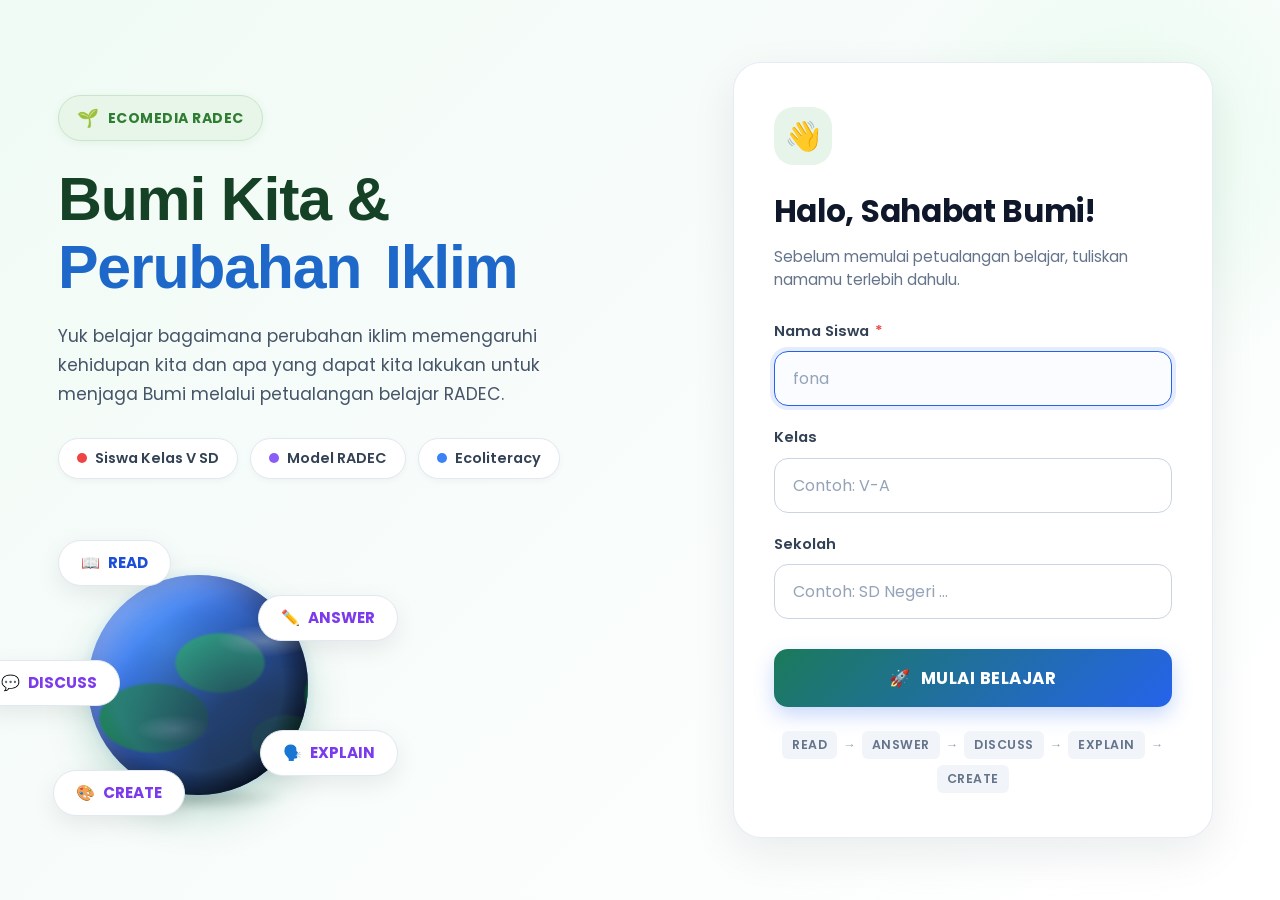
==== commit c5b7e36c: "Update index.html" ====
--- a/index.html
+++ b/index.html
@@ -68,6 +68,15 @@
           <div class="floating-pill pill-answer-float">
             <span>✏️</span> ANSWER
           </div>
+          <div class="floating-pill pill-discuss-float">
+            <span>💬</span> DISCUSS
+          </div>
+          <div class="floating-pill pill-explain-float">
+            <span>🗣️</span> EXPLAIN
+          </div>
+          <div class="floating-pill pill-create-float">
+            <span>🎨</span> CREATE
+          </div>
 
           <!-- Realistic 3D Earth Globe Visual -->
           <div class="earth-sphere-container" title="Bumi Kita">
--- a/style.css
+++ b/style.css
@@ -1,190 +1,2100 @@
+/* ============================================================
+   ECOMEDIA RADEC — style.css
+   Modern, Child-Friendly, Pure Vanilla CSS3
+   Single Page Application Stylesheet
+   ============================================================ */
+
+/* ------------------------------------------------------------
+   1. CSS VARIABLES (DESIGN TOKENS)
+   ------------------------------------------------------------ */
 :root {
-    --primary-green: #1b5e20;
-    --primary-blue: #1976d2;
-    --light-green: #e8f5e9;
-    --teal-dark: #004d40;
-    --teal-light: #00796b;
-    --white: #ffffff;
-    --gray-bg: #f4f7f6;
-    --text-dark: #333333;
-    --text-gray: #666666;
-    --border-radius: 16px;
-    --shadow-soft: 0 10px 30px rgba(0, 0, 0, 0.05);
-}
-
-* { margin: 0; padding: 0; box-sizing: border-box; font-family: 'Poppins', sans-serif; }
-body { background-color: var(--gray-bg); color: var(--text-dark); }
-.hidden { display: none !important; }
-.active { display: block; }
-
-.container { max-width: 1200px; margin: 0 auto; padding: 0 20px; }
-.mt-2 { margin-top: 1rem; } .mt-3 { margin-top: 1.5rem; } .mt-4 { margin-top: 2rem; } .mb-2 { margin-bottom: 1rem; } .mb-3 { margin-bottom: 1.5rem; }
-.text-red { color: #e53935; }
-
-/* typography */
-h1, h2, h3, h4 { font-weight: 700; line-height: 1.2; }
-.text-dark-green { color: var(--primary-green); }
-.text-blue { color: var(--primary-blue); }
-.text-white { color: var(--white); }
-
-/* Badges */
-.badge { display: inline-block; padding: 6px 12px; border-radius: 20px; font-size: 0.85rem; font-weight: 600; }
-.badge-light { background: #c8e6c9; color: var(--primary-green); }
-.badge-pill { background: #ffe0b2; color: #e65100; margin-right: 8px; }
-.badge-outline-white { border: 1px solid rgba(255,255,255,0.5); color: #fff; }
-.badge-light-blue { background: rgba(255,255,255,0.2); color: #fff; }
-.badge-gray { background: #e0e0e0; color: #424242; margin-right: 8px; }
-.badge-group { display: flex; flex-wrap: wrap; gap: 8px; margin-top: 1rem; }
-
-/* Buttons */
-.btn { padding: 12px 24px; border: none; border-radius: 12px; font-size: 1rem; font-weight: 600; cursor: pointer; transition: all 0.3s ease; }
-.btn-primary { background: var(--primary-blue); color: #fff; }
-.btn-primary:hover { background: #1565c0; transform: translateY(-2px); }
-.btn-full { width: 100%; }
-.btn-white { background: #fff; color: var(--teal-dark); }
-.btn-outline-white { border: 1px solid #fff; background: transparent; color: #fff; }
-.btn-outline { border: 1px solid #ccc; background: #fff; }
-
-/* Cards & Alerts */
-.card { background: var(--white); border-radius: var(--border-radius); padding: 30px; box-shadow: var(--shadow-soft); }
-.alert-box { padding: 16px; border-radius: 12px; font-size: 0.95rem; line-height: 1.5; }
-.alert-yellow { background: #fff9c4; color: #f57f17; border: 1px solid #fff59d; }
-.alert-green { background: #e8f5e9; border: 1px solid #a5d6a7; color: #2e7d32; }
-
-/* Page 1: Home */
-#page-home { background: linear-gradient(135deg, #e8f5e9 0%, #ffffff 100%); min-height: 100vh; display: flex; align-items: center; padding: 40px 0; }
-.split-layout { display: flex; gap: 40px; align-items: center; }
-.col-left, .col-right { flex: 1; }
-.hero-title { font-size: 4rem; margin: 15px 0; }
-.hero-desc { font-size: 1.1rem; color: var(--text-gray); line-height: 1.6; margin-bottom: 20px; }
-.globe-icon { font-size: 6rem; text-align: center; margin-top: 40px; }
-.wave-icon { font-size: 3rem; background: #e0f2f1; display: inline-block; padding: 15px; border-radius: 50%; margin-bottom: 15px; }
-
-/* Form */
-.form-card p { color: var(--text-gray); margin-bottom: 25px; font-size: 0.95rem; }
-.input-group { margin-bottom: 20px; }
-.input-group label { display: block; font-weight: 600; margin-bottom: 8px; font-size: 0.9rem; }
-.input-group input { width: 100%; padding: 14px; border: 1px solid #ddd; border-radius: 10px; font-size: 1rem; outline: none; transition: border 0.3s; }
-.input-group input:focus { border-color: var(--primary-blue); }
-.step-nav-text { text-align: center; font-size: 0.75rem; color: #aaa; margin-top: 20px; letter-spacing: 1px; font-weight: 600; }
-
-/* Page 2: Orientation */
-.bg-teal { background: linear-gradient(135deg, var(--teal-light), var(--teal-dark)); min-height: 100vh; padding-bottom: 40px; }
-.top-nav { display: flex; justify-content: space-between; align-items: center; padding: 20px 0; }
-.transparent-nav { color: #fff; font-weight: bold; border-bottom: 1px solid rgba(255,255,255,0.2); margin-bottom: 30px;}
-.page-title { font-size: 3rem; }
-.page-subtitle { font-size: 1.1rem; max-width: 800px; line-height: 1.6; opacity: 0.9; }
-
-.grid-3 { display: grid; grid-template-columns: repeat(3, 1fr); gap: 20px; }
-.step-card { border: 1px solid #eee; padding: 20px; border-radius: 12px; }
-.step-number { width: 35px; height: 35px; background: var(--primary-green); color: white; border-radius: 50%; display: flex; align-items: center; justify-content: center; font-weight: bold; margin-bottom: 15px; }
-
-/* Navigasi RADEC & Halaman Materi */
-.bg-light-gray { background: #f4f7f6; min-height: 100vh; padding-bottom: 40px; }
-.white-nav { background: #fff; padding: 15px 40px; box-shadow: 0 2px 10px rgba(0,0,0,0.05); display: flex; justify-content: space-between; position: sticky; top: 0; z-index: 100; }
-.nav-pills { display: flex; gap: 10px; align-items: center; overflow-x: auto; padding-bottom: 5px;}
-.nav-pill { padding: 8px 16px; border-radius: 20px; font-size: 0.9rem; font-weight: 600; color: var(--text-gray); cursor: pointer; white-space: nowrap; transition: 0.3s; }
-.nav-pill:hover { background: #f0f0f0; }
-.nav-pill.active { background: var(--primary-blue); color: #fff; }
-.user-profile { font-weight: 600; color: var(--text-dark); display: flex; align-items: center; gap: 8px;}
-
-.banner-blue { background: #1976d2; color: #fff; padding: 40px; border-radius: var(--border-radius); box-shadow: var(--shadow-soft); transition: background 0.5s;}
-.banner-blue h2 { font-size: 2.2rem; margin-bottom: 15px; }
-.banner-blue p { line-height: 1.6; font-size: 1.05rem; opacity: 0.9; max-width: 900px;}
-
-.grid-materi { display: grid; grid-template-columns: repeat(auto-fit, minmax(220px, 1fr)); gap: 20px; margin-top: 20px; }
-.materi-card { background: #e3f2fd; padding: 20px; border-radius: 12px; cursor: pointer; transition: transform 0.2s, box-shadow 0.2s; border: 1px solid transparent; }
-.materi-card:hover { transform: translateY(-5px); box-shadow: 0 8px 20px rgba(25, 118, 210, 0.15); border-color: #bbdefb; }
-.materi-label { display: block; font-size: 0.75rem; font-weight: 800; color: var(--primary-blue); margin-bottom: 8px; letter-spacing: 0.5px; }
-
-/* Ecomedia Lenses Tab */
-.video-container { width: 100%; border-radius: 16px; overflow: hidden; background: #000; }
-.video-container video { width: 100%; display: block; }
-.tab-headers { display: flex; gap: 10px; border-bottom: 2px solid #eee; padding-bottom: 10px; flex-wrap: wrap;}
-.tab-btn { background: transparent; border: none; font-size: 1rem; font-weight: 600; color: var(--text-gray); padding: 10px 15px; cursor: pointer; border-radius: 8px 8px 0 0; transition: color 0.2s; }
-.tab-btn.active { color: var(--primary-blue); border-bottom: 3px solid var(--primary-blue); margin-bottom: -12px; }
-
-.tab-content-container { padding: 25px 0; }
-.tab-content textarea, .full-textarea { width: 100%; height: 120px; padding: 15px; border: 1px solid #ddd; border-radius: 12px; resize: vertical; font-size: 1rem; outline: none; font-family: inherit; }
-.tab-content textarea:focus, .full-textarea:focus { border-color: var(--primary-blue); box-shadow: 0 0 0 3px rgba(25, 118, 210, 0.1); }
-.full-textarea { height: 180px; }
-.upload-box { border: 2px dashed #ccc; padding: 20px; text-align: center; border-radius: 12px; background: #fafafa; }
+  /* Green Palette */
+  --color-green-darkest: #133e24;
+  --color-green-dark: #154226;
+  --color-green-primary: #1b7a5a;
+  --color-green-emerald: #2e7d32;
+  --color-green-leaf: #22c55e;
+  --color-green-mint: #e8f5e9;
+  --color-green-lightest: #f0fdf4;
+  --color-green-border: #bbf7d0;
+
+  /* Blue Palette */
+  --color-blue-dark: #16417d;
+  --color-blue-primary: #1952a5;
+  --color-blue-ocean: #1d68c9;
+  --color-blue-vibrant: #2563eb;
+  --color-blue-light: #e3f2fd;
+  --color-blue-soft: #eff6ff;
+  --color-blue-border: #bfdbfe;
+
+  /* Teal / Orientasi Background Gradient */
+  --color-teal-deep: #134636;
+  --color-teal-ocean: #175562;
+
+  /* Lensa Accent Colors */
+  --lensa-cerita: #22c55e;
+  --lensa-peran: #3b82f6;
+  --lensa-limbah: #f59e0b;
+  --lensa-pengalaman: #ef4444;
+
+  /* Neutral & Grayscale */
+  --color-text-main: #1e293b;
+  --color-text-muted: #64748b;
+  --color-text-light: #94a3b8;
+  --color-bg-page: #f8fafc;
+  --color-bg-white: #ffffff;
+  --color-border-subtle: #e2e8f0;
+
+  /* Alert Colors */
+  --color-yellow-bg: #fffbeb;
+  --color-yellow-border: #fcd34d;
+  --color-yellow-text: #92400e;
+
+  /* Shadows */
+  --shadow-sm: 0 2px 6px rgba(0, 0, 0, 0.04);
+  --shadow-md: 0 4px 16px rgba(0, 0, 0, 0.06);
+  --shadow-lg: 0 10px 30px rgba(0, 0, 0, 0.08);
+  --shadow-card: 0 15px 45px rgba(15, 23, 42, 0.08);
+  --shadow-elevated: 0 20px 50px rgba(0, 0, 0, 0.12);
+
+  /* Border Radii */
+  --radius-sm: 8px;
+  --radius-md: 14px;
+  --radius-lg: 20px;
+  --radius-xl: 28px;
+  --radius-full: 9999px;
+
+  /* Typography */
+  --font-family: 'Poppins', -apple-system, BlinkMacSystemFont, 'Segoe UI', Roboto, Helvetica, Arial, sans-serif;
+  --transition-smooth: all 0.28s cubic-bezier(0.4, 0, 0.2, 1);
+}
+
+/* ------------------------------------------------------------
+   2. RESET & BASE STYLES
+   ------------------------------------------------------------ */
+*, *::before, *::after {
+  box-sizing: border-box;
+  margin: 0;
+  padding: 0;
+}
+
+html {
+  scroll-behavior: smooth;
+  font-size: 16px;
+}
+
+body {
+  font-family: var(--font-family);
+  color: var(--color-text-main);
+  background-color: var(--color-bg-page);
+  line-height: 1.6;
+  -webkit-font-smoothing: antialiased;
+  -moz-osx-font-smoothing: grayscale;
+  overflow-x: hidden;
+}
+
+button {
+  font-family: inherit;
+  cursor: pointer;
+  border: none;
+  outline: none;
+}
+
+input, textarea {
+  font-family: inherit;
+  font-size: 1rem;
+}
+
+/* ------------------------------------------------------------
+   3. SPA PAGE NAVIGATION SYSTEM
+   ------------------------------------------------------------ */
+.page {
+  display: none;
+  min-height: 100vh;
+  width: 100%;
+}
+
+.page.active {
+  display: block;
+  animation: pageFadeSlideIn 0.35s ease-out forwards;
+}
+
+@keyframes pageFadeSlideIn {
+  from {
+    opacity: 0;
+    transform: translateY(12px);
+  }
+  to {
+    opacity: 1;
+    transform: translateY(0);
+  }
+}
+
+/* ------------------------------------------------------------
+   4. HALAMAN 1: HOMEPAGE (#page-home)
+   ------------------------------------------------------------ */
+#page-home {
+  background: linear-gradient(135deg, #f0fbf5 0%, #f7fcfa 40%, #ffffff 100%);
+  position: relative;
+  overflow: hidden;
+}
+
+/* Decorative subtle background leaves/clouds */
+#page-home::before {
+  content: '';
+  position: absolute;
+  top: -100px;
+  right: -100px;
+  width: 500px;
+  height: 500px;
+  background: radial-gradient(circle, rgba(187, 247, 208, 0.3) 0%, rgba(240, 253, 244, 0) 70%);
+  border-radius: 50%;
+  pointer-events: none;
+}
+
+.home-container {
+  max-width: 1260px;
+  margin: 0 auto;
+  min-height: 100vh;
+  padding: 40px 48px;
+  display: flex;
+  align-items: center;
+  gap: 56px;
+}
+
+/* --- Left Column --- */
+.home-left {
+  flex: 1.1;
+  display: flex;
+  flex-direction: column;
+  position: relative;
+}
+
+/* Badge Pill Eco */
+.badge-pill-eco {
+  display: inline-flex;
+  align-items: center;
+  gap: 8px;
+  background: #e8f5e9;
+  border: 1px solid #c8e6c9;
+  color: #2e7d32;
+  padding: 8px 18px;
+  border-radius: var(--radius-full);
+  font-size: 0.88rem;
+  font-weight: 700;
+  letter-spacing: 0.5px;
+  width: fit-content;
+  box-shadow: 0 2px 8px rgba(46, 125, 50, 0.08);
+}
+
+.leaf-icon {
+  font-size: 1.1rem;
+}
+
+/* Main Title */
+.home-main-heading {
+  font-size: 3.8rem;
+  font-weight: 800;
+  line-height: 1.12;
+  margin-top: 24px;
+  margin-bottom: 20px;
+  letter-spacing: -0.02em;
+}
+
+.text-forest {
+  display: block;
+  color: var(--color-green-dark);
+}
+
+.text-ocean {
+  color: var(--color-blue-ocean);
+  margin-right: 8px;
+}
+
+/* Description */
+.home-description {
+  font-size: 1.08rem;
+  color: #475569;
+  line-height: 1.7;
+  max-width: 560px;
+  margin-bottom: 28px;
+}
+
+/* 3 Pills Row */
+.home-pills-row {
+  display: flex;
+  gap: 12px;
+  flex-wrap: wrap;
+  margin-bottom: 36px;
+}
+
+.pill-item {
+  display: inline-flex;
+  align-items: center;
+  gap: 8px;
+  background: #ffffff;
+  border: 1px solid var(--color-border-subtle);
+  border-radius: var(--radius-full);
+  padding: 8px 18px;
+  font-size: 0.9rem;
+  font-weight: 600;
+  color: #334155;
+  box-shadow: var(--shadow-sm);
+  transition: var(--transition-smooth);
+}
+
+.pill-item:hover {
+  transform: translateY(-2px);
+  box-shadow: var(--shadow-md);
+  border-color: #cbd5e1;
+}
+
+.pill-dot {
+  width: 10px;
+  height: 10px;
+  border-radius: 50%;
+  display: inline-block;
+}
+
+.red-dot { background-color: #ef4444; }
+.purple-dot { background-color: #8b5cf6; }
+.blue-dot { background-color: #3b82f6; }
+
+/* Globe Showcase & Floating Badges */
+.globe-showcase-area {
+  position: relative;
+  width: 320px;
+  height: 280px;
+  margin-top: 10px;
+  display: flex;
+  align-items: flex-end;
+}
+
+/* Floating Pills */
+.floating-pill {
+  position: absolute;
+  background: #ffffff;
+  border: 1px solid #e2e8f0;
+  border-radius: var(--radius-full);
+  padding: 10px 22px;
+  font-size: 0.95rem;
+  font-weight: 700;
+  display: inline-flex;
+  align-items: center;
+  gap: 8px;
+  box-shadow: 0 8px 24px rgba(0, 0, 0, 0.08);
+  z-index: 5;
+  animation: floatBounce 4s ease-in-out infinite;
+}
+
+.pill-read-float {
+  top: 15px;
+  left: 0;
+  color: #1d4ed8;
+}
+
+.pill-answer-float {
+  top: 70px;
+  right: -20px;
+  color: #7c3aed;
+  animation-delay: -2s;
+}
+
+.pill-discuss-float {
+  top: 135px;
+  left: -80px;
+  color: #7c3aed;
+  animation-delay: -4s;
+}
+.pill-explain-float {
+  top: 205px;
+  right: -20px;
+  color: #7c3aed;
+  animation-delay: -6s;
+}
+.pill-create-float {
+  top: 245px;
+  left: -5px;
+  color: #7c3aed;
+  animation-delay: -8s;
+}
+
+@keyframes floatBounce {
+  0%, 100% {
+    transform: translateY(0);
+  }
+  50% {
+    transform: translateY(-8px);
+  }
+}
+
+/* 3D Realistic Earth Globe */
+.earth-sphere-container {
+  position: relative;
+  width: 220px;
+  height: 220px;
+  margin-left: 30px;
+  margin-bottom: 10px;
+}
+
+.earth-sphere {
+  width: 100%;
+  height: 100%;
+  border-radius: 50%;
+  position: relative;
+  overflow: hidden;
+  box-shadow: 
+    inset -30px -30px 50px rgba(0, 0, 0, 0.6),
+    inset 15px 15px 30px rgba(255, 255, 255, 0.4),
+    0 20px 40px rgba(27, 122, 90, 0.25);
+  background: radial-gradient(circle at 35% 30%, #3b82f6 0%, #1d4ed8 50%, #0f2b6b 100%);
+  animation: subtleSpin 45s linear infinite;
+}
+
+.earth-glow {
+  position: absolute;
+  top: -10px;
+  left: -10px;
+  right: -10px;
+  bottom: -10px;
+  border-radius: 50%;
+  background: radial-gradient(circle, rgba(96, 165, 250, 0.3) 50%, rgba(59, 130, 246, 0) 70%);
+  pointer-events: none;
+  z-index: 1;
+}
+
+/* Stylized Continents on Earth */
+.earth-map {
+  position: absolute;
+  top: 0;
+  left: 0;
+  width: 200%;
+  height: 100%;
+  background-image: 
+    radial-gradient(ellipse 45px 30px at 30% 40%, #22c55e 98%, transparent 100%),
+    radial-gradient(ellipse 70px 50px at 65% 55%, #16a34a 98%, transparent 100%),
+    radial-gradient(ellipse 55px 35px at 15% 65%, #15803d 98%, transparent 100%),
+    radial-gradient(ellipse 40px 25px at 85% 30%, #4ade80 98%, transparent 100%),
+    radial-gradient(ellipse 35px 25px at 45% 75%, #166534 98%, transparent 100%),
+    radial-gradient(ellipse 60px 45px at 115% 45%, #22c55e 98%, transparent 100%),
+    radial-gradient(ellipse 50px 30px at 150% 60%, #15803d 98%, transparent 100%);
+  opacity: 0.95;
+  filter: blur(1px);
+}
+
+.earth-clouds {
+  position: absolute;
+  top: 0;
+  left: 0;
+  width: 200%;
+  height: 100%;
+  background-image: 
+    radial-gradient(ellipse 60px 20px at 40% 30%, rgba(255, 255, 255, 0.7) 0%, transparent 80%),
+    radial-gradient(ellipse 90px 25px at 70% 60%, rgba(255, 255, 255, 0.6) 0%, transparent 80%),
+    radial-gradient(ellipse 50px 18px at 20% 70%, rgba(255, 255, 255, 0.5) 0%, transparent 80%),
+    radial-gradient(ellipse 80px 22px at 130% 40%, rgba(255, 255, 255, 0.6) 0%, transparent 80%);
+  animation: cloudShift 30s linear infinite;
+  opacity: 0.85;
+}
+
+.earth-shadow {
+  position: absolute;
+  top: 0;
+  left: 0;
+  width: 100%;
+  height: 100%;
+  border-radius: 50%;
+  background: radial-gradient(circle at 75% 75%, rgba(0, 0, 0, 0.75) 20%, rgba(0, 0, 0, 0) 65%);
+  pointer-events: none;
+}
+
+.earth-ground-shadow {
+  position: absolute;
+  bottom: -15px;
+  left: 20px;
+  width: 180px;
+  height: 25px;
+  background: radial-gradient(ellipse, rgba(0, 30, 15, 0.25) 0%, rgba(0, 0, 0, 0) 70%);
+  border-radius: 50%;
+  filter: blur(4px);
+  z-index: 0;
+}
+
+@keyframes cloudShift {
+  0% { transform: translateX(0); }
+  100% { transform: translateX(-50%); }
+}
+
+@keyframes subtleSpin {
+  0% { transform: rotate(0deg); }
+  100% { transform: rotate(360deg); }
+}
+
+/* --- Right Column: Card Form --- */
+.home-right {
+  flex: 0.9;
+  display: flex;
+  justify-content: center;
+}
+
+.login-card {
+  width: 100%;
+  max-width: 480px;
+  background: #ffffff;
+  border-radius: var(--radius-xl);
+  padding: 44px 40px;
+  box-shadow: var(--shadow-card);
+  border: 1px solid rgba(226, 232, 240, 0.8);
+  position: relative;
+  transition: var(--transition-smooth);
+}
+
+.login-card:hover {
+  box-shadow: var(--shadow-elevated);
+}
+
+.card-wave-badge {
+  width: 58px;
+  height: 58px;
+  background: #e6f4ea;
+  border-radius: var(--radius-lg);
+  display: flex;
+  align-items: center;
+  justify-content: center;
+  font-size: 1.8rem;
+  margin-bottom: 22px;
+}
+
+.card-greeting-title {
+  font-size: 1.95rem;
+  font-weight: 700;
+  color: #0f172a;
+  letter-spacing: -0.01em;
+  margin-bottom: 8px;
+}
+
+.card-greeting-subtitle {
+  font-size: 0.95rem;
+  color: var(--color-text-muted);
+  line-height: 1.55;
+  margin-bottom: 28px;
+}
+
+/* Form Styling */
+.form-group {
+  margin-bottom: 20px;
+}
+
+.form-group label {
+  display: block;
+  font-size: 0.92rem;
+  font-weight: 600;
+  color: #334155;
+  margin-bottom: 8px;
+}
+
+.required-mark {
+  color: #ef4444;
+  margin-left: 2px;
+}
+
+.input-wrapper input {
+  width: 100%;
+  padding: 14px 18px;
+  border: 1.5px solid #cbd5e1;
+  border-radius: var(--radius-md);
+  font-size: 1rem;
+  color: #0f172a;
+  background-color: #ffffff;
+  transition: var(--transition-smooth);
+}
+
+.input-wrapper input::placeholder {
+  color: #94a3b8;
+}
+
+.input-wrapper input:focus {
+  outline: none;
+  border-color: var(--color-blue-vibrant);
+  box-shadow: 0 0 0 4px rgba(37, 99, 235, 0.12);
+  background-color: #fafcff;
+}
+
+/* Primary Gradient Button */
+.btn-primary-gradient {
+  width: 100%;
+  padding: 16px 24px;
+  background: linear-gradient(135deg, #1b7a5a 0%, #2563eb 100%);
+  color: #ffffff;
+  font-size: 1.05rem;
+  font-weight: 700;
+  border-radius: var(--radius-md);
+  display: inline-flex;
+  align-items: center;
+  justify-content: center;
+  gap: 10px;
+  letter-spacing: 0.5px;
+  box-shadow: 0 8px 20px rgba(37, 99, 235, 0.25);
+  transition: var(--transition-smooth);
+  margin-top: 10px;
+}
+
+.btn-primary-gradient:hover {
+  transform: translateY(-2px);
+  box-shadow: 0 12px 28px rgba(37, 99, 235, 0.35);
+  filter: brightness(1.05);
+}
+
+.btn-primary-gradient:active {
+  transform: translateY(0);
+}
+
+/* Step Path Indicator */
+.radec-steps-indicator {
+  display: flex;
+  align-items: center;
+  justify-content: center;
+  gap: 6px;
+  margin-top: 24px;
+  flex-wrap: wrap;
+}
+
+.step-chip {
+  font-size: 0.78rem;
+  font-weight: 600;
+  color: #64748b;
+  background: #f1f5f9;
+  padding: 4px 10px;
+  border-radius: 6px;
+  letter-spacing: 0.5px;
+}
+
+.step-arrow {
+  color: #94a3b8;
+  font-size: 0.78rem;
+}
+
+/* ------------------------------------------------------------
+   5. HALAMAN 2: ORIENTASI BELAJAR (#page-orientasi)
+   ------------------------------------------------------------ */
+#page-orientasi {
+  background: linear-gradient(135deg, var(--color-teal-deep) 0%, var(--color-teal-ocean) 100%);
+  color: #ffffff;
+  min-height: 100vh;
+}
+
+/* Navbar Orientasi */
+.orientasi-navbar {
+  max-width: 1100px;
+  margin: 0 auto;
+  padding: 24px 32px;
+  display: flex;
+  justify-content: space-between;
+  align-items: center;
+}
+
+.nav-brand-white {
+  display: flex;
+  align-items: center;
+  gap: 10px;
+  font-size: 1.15rem;
+  font-weight: 700;
+  color: #ffffff;
+  letter-spacing: 0.5px;
+}
+
+.nav-actions-orientasi {
+  display: flex;
+  gap: 14px;
+}
+
+.btn-ghost-white {
+  padding: 10px 22px;
+  background: rgba(255, 255, 255, 0.12);
+  border: 1px solid rgba(255, 255, 255, 0.35);
+  border-radius: var(--radius-full);
+  color: #ffffff;
+  font-size: 0.92rem;
+  font-weight: 600;
+  backdrop-filter: blur(8px);
+  transition: var(--transition-smooth);
+}
+
+.btn-ghost-white:hover {
+  background: rgba(255, 255, 255, 0.22);
+  border-color: #ffffff;
+  transform: translateY(-2px);
+}
+
+.btn-solid-white {
+  padding: 10px 24px;
+  background: #ffffff;
+  border-radius: var(--radius-full);
+  color: #0f172a;
+  font-size: 0.92rem;
+  font-weight: 700;
+  box-shadow: 0 4px 16px rgba(0, 0, 0, 0.15);
+  transition: var(--transition-smooth);
+}
+
+.btn-solid-white:hover {
+  background: #f8fafc;
+  transform: translateY(-2px);
+  box-shadow: 0 8px 24px rgba(0, 0, 0, 0.2);
+}
+
+.btn-large {
+  padding: 16px 36px;
+  font-size: 1.05rem;
+}
+
+/* Main Orientasi Content */
+.orientasi-main-content {
+  max-width: 960px;
+  margin: 0 auto;
+  padding: 20px 32px 70px;
+}
+
+.badge-pill-translucent {
+  display: inline-block;
+  background: rgba(255, 255, 255, 0.18);
+  border: 1px solid rgba(255, 255, 255, 0.25);
+  color: #ffffff;
+  padding: 6px 18px;
+  border-radius: var(--radius-full);
+  font-size: 0.82rem;
+  font-weight: 700;
+  letter-spacing: 0.8px;
+  margin-bottom: 20px;
+  backdrop-filter: blur(6px);
+}
+
+.orientasi-welcome-title {
+  font-size: 3.2rem;
+  font-weight: 800;
+  color: #ffffff;
+  line-height: 1.18;
+  margin-bottom: 16px;
+  letter-spacing: -0.01em;
+}
+
+.wave-icon-inline {
+  display: inline-block;
+  animation: waveArm 2.5s infinite;
+  transform-origin: 70% 70%;
+}
+
+@keyframes waveArm {
+  0% { transform: rotate(0deg); }
+  10% { transform: rotate(14deg); }
+  20% { transform: rotate(-8deg); }
+  30% { transform: rotate(14deg); }
+  40% { transform: rotate(-4deg); }
+  50% { transform: rotate(10deg); }
+  60% { transform: rotate(0deg); }
+  100% { transform: rotate(0deg); }
+}
+
+.orientasi-intro-text {
+  font-size: 1.15rem;
+  line-height: 1.7;
+  color: rgba(255, 255, 255, 0.92);
+  margin-bottom: 36px;
+  max-width: 820px;
+}
+
+/* Card General Components */
+.card-white {
+  background: #ffffff;
+  border-radius: var(--radius-xl);
+  padding: 40px;
+  color: var(--color-text-main);
+  box-shadow: 0 16px 40px rgba(0, 0, 0, 0.12);
+  margin-bottom: 28px;
+}
+
+.card-header-with-icon {
+  display: flex;
+  align-items: center;
+  gap: 12px;
+  margin-bottom: 8px;
+}
+
+.card-header-icon {
+  font-size: 1.6rem;
+}
+
+.card-title-dark {
+  font-size: 1.7rem;
+  font-weight: 700;
+  color: #0f172a;
+}
+
+.card-desc-muted {
+  font-size: 1rem;
+  color: var(--color-text-muted);
+  margin-bottom: 30px;
+}
+
+/* Cara Belajar 3-Column Grid */
+.cara-belajar-grid {
+  display: grid;
+  grid-template-columns: repeat(3, 1fr);
+  gap: 20px;
+  margin-bottom: 28px;
+}
+
+.step-card-box {
+  background: #fbfdfc;
+  border: 1.5px solid #e2f0e6;
+  border-radius: var(--radius-lg);
+  padding: 24px;
+  transition: var(--transition-smooth);
+}
+
+.step-card-box:hover {
+  transform: translateY(-4px);
+  border-color: #86efac;
+  box-shadow: 0 8px 24px rgba(27, 122, 90, 0.08);
+}
+
+.step-card-top {
+  display: flex;
+  justify-content: space-between;
+  align-items: center;
+  margin-bottom: 18px;
+}
+
+.step-circle-badge {
+  width: 36px;
+  height: 36px;
+  background: #1e3a29;
+  color: #ffffff;
+  border-radius: 50%;
+  display: flex;
+  align-items: center;
+  justify-content: center;
+  font-weight: 700;
+  font-size: 1rem;
+}
+
+.step-icon-top {
+  font-size: 1.5rem;
+}
+
+.step-box-title {
+  font-size: 1.15rem;
+  font-weight: 700;
+  color: #0f172a;
+  margin-bottom: 10px;
+}
+
+.step-box-desc {
+  font-size: 0.92rem;
+  color: #475569;
+  line-height: 1.6;
+}
+
+/* Yellow Alert Box */
+.alert-box-yellow {
+  background: var(--color-yellow-bg);
+  border: 1.5px dashed var(--color-yellow-border);
+  border-radius: var(--radius-md);
+  padding: 16px 22px;
+  display: flex;
+  gap: 14px;
+  align-items: flex-start;
+  color: var(--color-yellow-text);
+  font-size: 0.95rem;
+  line-height: 1.6;
+}
+
+.alert-icon-bulb {
+  font-size: 1.3rem;
+  flex-shrink: 0;
+}
+
+/* Misi Sahabat Bumi Card */
+.card-forest-green {
+  background: #164e33;
+  border-radius: var(--radius-xl);
+  padding: 36px 40px;
+  color: #ffffff;
+  box-shadow: 0 16px 40px rgba(0, 0, 0, 0.15);
+  margin-bottom: 36px;
+}
+
+.misi-header {
+  display: flex;
+  align-items: center;
+  gap: 12px;
+  margin-bottom: 12px;
+}
+
+.misi-icon {
+  font-size: 1.6rem;
+}
+
+.misi-title {
+  font-size: 1.6rem;
+  font-weight: 700;
+  color: #ffffff;
+}
+
+.misi-desc {
+  font-size: 1.05rem;
+  line-height: 1.7;
+  color: rgba(255, 255, 255, 0.92);
+}
+
+.orientasi-footer-action {
+  display: flex;
+  justify-content: center;
+  margin-top: 20px;
+}
+
+/* ------------------------------------------------------------
+   6. HALAMAN 3: TAHAP 1 READ (#page-read)
+   ------------------------------------------------------------ */
+#page-read {
+  background-color: var(--color-bg-page);
+}
+
+/* Sticky App Top Navbar (Shared with Ecomedia) */
+.app-top-navbar {
+  position: sticky;
+  top: 0;
+  left: 0;
+  right: 0;
+  background: #ffffff;
+  border-bottom: 1px solid var(--color-border-subtle);
+  box-shadow: 0 2px 10px rgba(0, 0, 0, 0.04);
+  z-index: 100;
+}
+
+.navbar-inner-container {
+  max-width: 1100px;
+  margin: 0 auto;
+  padding: 10px 32px;
+  display: flex;
+  align-items: center;
+  justify-content: space-between;
+  gap: 16px;
+}
+
+.nav-pills-list {
+  display: flex;
+  align-items: center;
+  gap: 6px;
+  overflow-x: auto;
+  padding: 4px 0;
+  scrollbar-width: none;
+}
+
+.nav-pills-list::-webkit-scrollbar {
+  display: none;
+}
+
+.nav-pill-btn {
+  padding: 8px 16px;
+  border-radius: var(--radius-full);
+  font-size: 0.88rem;
+  font-weight: 600;
+  color: #475569;
+  background: transparent;
+  display: inline-flex;
+  align-items: center;
+  gap: 6px;
+  white-space: nowrap;
+  transition: var(--transition-smooth);
+}
+
+.nav-pill-btn:hover {
+  background: #f1f5f9;
+  color: #0f172a;
+}
+
+.nav-pill-btn.active {
+  background: var(--color-blue-ocean);
+  color: #ffffff;
+  box-shadow: 0 3px 10px rgba(29, 104, 201, 0.25);
+}
+
+.nav-user-badge {
+  display: inline-flex;
+  align-items: center;
+  gap: 8px;
+  background: #f8fafc;
+  border: 1px solid #e2e8f0;
+  padding: 6px 14px;
+  border-radius: var(--radius-full);
+  font-size: 0.88rem;
+  font-weight: 600;
+  color: #334155;
+  cursor: pointer;
+  transition: var(--transition-smooth);
+  flex-shrink: 0;
+}
+
+.nav-user-badge:hover {
+  background: #e2e8f0;
+}
+
+.user-avatar-icon {
+  font-size: 1rem;
+}
+
+/* Read Page Container */
+.read-page-container {
+  max-width: 1040px;
+  margin: 32px auto 60px;
+  padding: 0 32px;
+}
+
+/* Blue Banner */
+.read-blue-banner {
+  background: linear-gradient(135deg, #1d5ba8 0%, #154580 100%);
+  border-radius: var(--radius-xl);
+  padding: 44px 48px;
+  color: #ffffff;
+  box-shadow: 0 16px 40px rgba(21, 69, 128, 0.2);
+  margin-bottom: 32px;
+  position: relative;
+  overflow: hidden;
+}
+
+.banner-pill-badge {
+  display: inline-block;
+  background: rgba(255, 255, 255, 0.2);
+  border: 1px solid rgba(255, 255, 255, 0.3);
+  color: #ffffff;
+  padding: 5px 16px;
+  border-radius: var(--radius-full);
+  font-size: 0.8rem;
+  font-weight: 700;
+  letter-spacing: 0.6px;
+  margin-bottom: 18px;
+}
+
+.banner-main-title {
+  font-size: 2.3rem;
+  font-weight: 800;
+  line-height: 1.22;
+  margin-bottom: 18px;
+  letter-spacing: -0.01em;
+}
+
+.banner-body-text {
+  font-size: 1.02rem;
+  line-height: 1.7;
+  color: rgba(255, 255, 255, 0.92);
+  margin-bottom: 28px;
+  max-width: 900px;
+}
+
+.banner-tags-row {
+  display: flex;
+  gap: 12px;
+  flex-wrap: wrap;
+}
+
+.banner-tag-pill {
+  display: inline-flex;
+  align-items: center;
+  gap: 8px;
+  background: rgba(255, 255, 255, 0.18);
+  border: 1px solid rgba(255, 255, 255, 0.25);
+  border-radius: var(--radius-full);
+  padding: 7px 18px;
+  font-size: 0.88rem;
+  font-weight: 600;
+  color: #ffffff;
+}
+
+.banner-tag-pill.active-tag {
+  background: #ffffff;
+  color: #0f172a;
+}
+
+/* Selection Card */
+.materi-selection-card {
+  box-shadow: var(--shadow-card);
+}
+
+.card-title-group {
+  display: flex;
+  align-items: center;
+  gap: 12px;
+  margin-bottom: 12px;
+}
+
+.card-icon-lead {
+  font-size: 1.6rem;
+}
+
+.materi-intro-paragraph {
+  font-size: 1rem;
+  color: #475569;
+  line-height: 1.65;
+  margin-bottom: 22px;
+}
+
+/* Alert Box Blue */
+.alert-box-blue {
+  background: #f0f7ff;
+  border: 1.5px solid #bfdbfe;
+  border-radius: var(--radius-md);
+  padding: 16px 20px;
+  display: flex;
+  gap: 14px;
+  align-items: flex-start;
+  margin-bottom: 32px;
+  color: #1e3a8a;
+  font-size: 0.95rem;
+  line-height: 1.6;
+}
+
+.alert-icon-lead {
+  font-size: 1.3rem;
+  flex-shrink: 0;
+}
+
+/* Materi Grid */
+.materi-cards-grid {
+  display: grid;
+  grid-template-columns: repeat(3, 1fr);
+  gap: 20px;
+}
+
+.materi-item-card {
+  background: #f0f6ff;
+  border: 2px solid transparent;
+  border-radius: var(--radius-lg);
+  padding: 24px;
+  cursor: pointer;
+  display: flex;
+  flex-direction: column;
+  transition: var(--transition-smooth);
+  position: relative;
+}
+
+.materi-item-card:hover {
+  transform: translateY(-5px);
+  border-color: var(--color-blue-ocean);
+  box-shadow: 0 12px 28px rgba(29, 104, 201, 0.12);
+  background: #eaf2ff;
+}
+
+.materi-item-card:focus-visible {
+  outline: none;
+  border-color: var(--color-blue-vibrant);
+  box-shadow: 0 0 0 4px rgba(37, 99, 235, 0.2);
+}
+
+.materi-card-badge-row {
+  margin-bottom: 14px;
+}
+
+.badge-materi-number {
+  background: var(--color-blue-ocean);
+  color: #ffffff;
+  font-size: 0.72rem;
+  font-weight: 700;
+  letter-spacing: 0.5px;
+  padding: 4px 10px;
+  border-radius: var(--radius-full);
+  display: inline-block;
+}
+
+.materi-card-icon-area {
+  margin-bottom: 12px;
+}
+
+.materi-big-icon {
+  font-size: 2.2rem;
+}
+
+.materi-item-title {
+  font-size: 1.08rem;
+  font-weight: 700;
+  color: #0f172a;
+  line-height: 1.4;
+  margin-bottom: 16px;
+  flex-grow: 1;
+}
+
+.materi-card-footer {
+  margin-top: auto;
+}
+
+.materi-status-text {
+  font-size: 0.85rem;
+  font-weight: 600;
+  color: var(--color-blue-ocean);
+}
+
+/* ------------------------------------------------------------
+   7. HALAMAN 4: ECOMEDIA (DALAM MATERI) (#page-ecomedia)
+   ------------------------------------------------------------ */
+#page-ecomedia {
+  background-color: var(--color-bg-page);
+}
+
+.ecomedia-page-container {
+  max-width: 1040px;
+  margin: 28px auto 60px;
+  padding: 0 32px;
+}
+
+.ecomedia-top-bar {
+  display: flex;
+  justify-content: space-between;
+  align-items: center;
+  margin-bottom: 22px;
+}
+
+.btn-back-pill {
+  padding: 9px 20px;
+  background: #ffffff;
+  border: 1.5px solid #cbd5e1;
+  border-radius: var(--radius-full);
+  color: #334155;
+  font-size: 0.92rem;
+  font-weight: 600;
+  display: inline-flex;
+  align-items: center;
+  gap: 8px;
+  box-shadow: var(--shadow-sm);
+  transition: var(--transition-smooth);
+}
+
+.btn-back-pill:hover {
+  background: #f8fafc;
+  border-color: #94a3b8;
+  transform: translateX(-3px);
+}
+
+.current-badge-pill {
+  background: #e2e8f0;
+  color: #334155;
+  font-size: 0.85rem;
+  font-weight: 600;
+  padding: 6px 14px;
+  border-radius: var(--radius-full);
+}
+
+/* Main Ecomedia Card */
+.ecomedia-main-card {
+  box-shadow: var(--shadow-card);
+}
+
+.ecomedia-card-header {
+  display: flex;
+  justify-content: space-between;
+  align-items: center;
+  flex-wrap: wrap;
+  gap: 12px;
+  margin-bottom: 24px;
+}
+
+.ecomedia-title-row {
+  display: flex;
+  align-items: center;
+  gap: 12px;
+}
+
+.ecomedia-header-icon {
+  font-size: 1.8rem;
+}
+
+.ecomedia-card-title {
+  font-size: 1.8rem;
+  font-weight: 800;
+  color: #0f172a;
+}
+
+.materi-active-tag {
+  background: #e0f2fe;
+  color: #0369a1;
+  padding: 6px 16px;
+  border-radius: var(--radius-full);
+  font-size: 0.88rem;
+  font-weight: 700;
+}
+
+/* Video Player Container */
+.video-player-container {
+  width: 100%;
+  margin-bottom: 24px;
+  border-radius: var(--radius-lg);
+  overflow: hidden;
+  box-shadow: var(--shadow-md);
+  background-color: #000000;
+}
+
+.video-responsive-wrapper {
+  position: relative;
+  width: 100%;
+  padding-top: 56.25%; /* 16:9 Aspect Ratio */
+}
+
+.video-responsive-wrapper video {
+  position: absolute;
+  top: 0;
+  left: 0;
+  width: 100%;
+  height: 100%;
+  object-fit: cover;
+  border-radius: var(--radius-lg);
+}
+
+/* Video Custom Overlay / Fallback Landscape Artwork */
+.video-custom-overlay {
+  position: absolute;
+  top: 0;
+  left: 0;
+  width: 100%;
+  height: 100%;
+  display: flex;
+  flex-direction: column;
+  justify-content: center;
+  align-items: center;
+  border-radius: var(--radius-lg);
+  overflow: hidden;
+  cursor: pointer;
+  transition: opacity 0.3s ease;
+  z-index: 2;
+}
+
+.video-custom-overlay.hidden {
+  display: none;
+}
+
+/* Landscape Artwork CSS (matches Screenshot 4 with mountain valley & rice paddies) */
+.video-landscape-art {
+  position: absolute;
+  top: 0;
+  left: 0;
+  width: 100%;
+  height: 100%;
+  background: linear-gradient(180deg, #99c2d1 0%, #bdd8e6 30%, #a4bca7 50%, #5d7e5d 80%, #2e4d2e 100%);
+  overflow: hidden;
+}
+
+.art-mountain-layer {
+  position: absolute;
+  top: 15%;
+  left: -20%;
+  width: 140%;
+  height: 55%;
+  background: radial-gradient(ellipse at 50% 100%, #4a5c68 0%, #2f3e49 60%, transparent 100%);
+  opacity: 0.8;
+  filter: blur(2px);
+}
+
+.art-valley-layer {
+  position: absolute;
+  top: 38%;
+  left: 0;
+  width: 100%;
+  height: 25%;
+  background: linear-gradient(180deg, rgba(255, 255, 255, 0.4) 0%, transparent 100%);
+  filter: blur(8px);
+}
+
+.art-ricefields-layer {
+  position: absolute;
+  bottom: 0;
+  left: 0;
+  width: 100%;
+  height: 48%;
+  background: 
+    repeating-linear-gradient(45deg, #4f772d 0, #4f772d 20px, #31572c 20px, #31572c 40px),
+    linear-gradient(180deg, #90a955 0%, #31572c 100%);
+  background-blend-mode: multiply;
+  opacity: 0.9;
+}
+
+.art-houses-layer {
+  position: absolute;
+  bottom: 22%;
+  left: 35%;
+  width: 30%;
+  height: 15%;
+  background: repeating-linear-gradient(90deg, #8b5a2b 0, #8b5a2b 15px, transparent 15px, transparent 35px);
+  filter: drop-shadow(0 4px 6px rgba(0, 0, 0, 0.4));
+  opacity: 0.85;
+}
+
+.video-overlay-play-btn {
+  width: 80px;
+  height: 80px;
+  border-radius: 50%;
+  background: rgba(15, 23, 42, 0.75);
+  border: 3px solid rgba(255, 255, 255, 0.9);
+  color: #ffffff;
+  display: flex;
+  align-items: center;
+  justify-content: center;
+  box-shadow: 0 8px 30px rgba(0, 0, 0, 0.4);
+  z-index: 5;
+  transition: var(--transition-smooth);
+}
+
+.play-triangle {
+  font-size: 1.8rem;
+  margin-left: 5px;
+}
+
+.video-custom-overlay:hover .video-overlay-play-btn {
+  transform: scale(1.1);
+  background: rgba(37, 99, 235, 0.9);
+}
+
+.video-overlay-caption {
+  position: absolute;
+  bottom: 18px;
+  left: 20px;
+  right: 20px;
+  display: flex;
+  justify-content: space-between;
+  align-items: center;
+  color: #ffffff;
+  font-size: 0.95rem;
+  font-weight: 600;
+  text-shadow: 0 2px 6px rgba(0, 0, 0, 0.7);
+  z-index: 5;
+}
+
+.video-duration-badge {
+  background: rgba(0, 0, 0, 0.7);
+  padding: 3px 10px;
+  border-radius: 6px;
+  font-size: 0.82rem;
+}
+
+/* Intisari Teks Materi Singkat */
+.materi-text-summary-box {
+  background: #f8fafc;
+  border: 1px solid #e2e8f0;
+  border-radius: var(--radius-md);
+  padding: 20px 24px;
+  margin-bottom: 24px;
+}
+
+.summary-title {
+  font-size: 1.1rem;
+  font-weight: 700;
+  color: #0f172a;
+  margin-bottom: 8px;
+}
+
+.summary-content {
+  font-size: 0.95rem;
+  color: #475569;
+  line-height: 1.65;
+}
+
+/* Green Alert Box (Lensa Instructions) */
+.alert-box-green {
+  background: #f0fdf4;
+  border: 1.5px solid var(--color-green-border);
+  border-radius: var(--radius-md);
+  padding: 22px 24px;
+  display: flex;
+  gap: 18px;
+  align-items: flex-start;
+  margin-bottom: 28px;
+}
+
+.alert-green-left-icon {
+  width: 44px;
+  height: 44px;
+  background: #ffffff;
+  border: 1px solid #bbf7d0;
+  border-radius: 50%;
+  display: flex;
+  align-items: center;
+  justify-content: center;
+  flex-shrink: 0;
+  box-shadow: var(--shadow-sm);
+}
+
+.lens-search-icon {
+  font-size: 1.25rem;
+}
+
+.alert-green-heading {
+  font-size: 1.12rem;
+  font-weight: 700;
+  color: #14532d;
+  margin-bottom: 6px;
+}
+
+.alert-green-desc {
+  font-size: 0.95rem;
+  color: #166534;
+  line-height: 1.6;
+}
+
+/* Empat Lensa Section */
+.empat-lensa-section {
+  border: 1.5px solid #e2e8f0;
+  border-radius: var(--radius-lg);
+  padding: 28px;
+  margin-bottom: 28px;
+  background: #ffffff;
+}
+
+.lensa-section-header {
+  display: flex;
+  align-items: center;
+  gap: 10px;
+  margin-bottom: 20px;
+}
+
+.sparkle-icon {
+  font-size: 1.4rem;
+}
+
+.lensa-section-title {
+  font-size: 1.35rem;
+  font-weight: 700;
+  color: #0f172a;
+}
+
+/* 4 Lensa Tabs Nav */
+.lensa-tabs-nav {
+  display: grid;
+  grid-template-columns: repeat(4, 1fr);
+  gap: 14px;
+  margin-bottom: 22px;
+}
+
+.lensa-tab-btn {
+  background: #ffffff;
+  border: 2px solid #e2e8f0;
+  border-top-width: 5px;
+  border-radius: var(--radius-md);
+  padding: 16px 12px;
+  display: flex;
+  flex-direction: column;
+  align-items: center;
+  gap: 8px;
+  cursor: pointer;
+  transition: var(--transition-smooth);
+}
+
+.lensa-tab-btn .tab-icon {
+  font-size: 1.6rem;
+}
+
+.lensa-tab-btn .tab-label {
+  font-size: 0.9rem;
+  font-weight: 700;
+  color: #334155;
+  text-align: center;
+}
+
+/* Tab Colors & Borders */
+.lensa-tab-btn[data-lensa="cerita"] {
+  border-top-color: var(--lensa-cerita);
+}
+.lensa-tab-btn[data-lensa="peran"] {
+  border-top-color: var(--lensa-peran);
+}
+.lensa-tab-btn[data-lensa="limbah"] {
+  border-top-color: var(--lensa-limbah);
+}
+.lensa-tab-btn[data-lensa="pengalaman"] {
+  border-top-color: var(--lensa-pengalaman);
+}
+
+/* Tab Active States */
+.lensa-tab-btn[data-lensa="cerita"].active {
+  border-color: var(--lensa-cerita);
+  border-top-width: 5px;
+  background: #f0fdf4;
+  transform: translateY(-2px);
+  box-shadow: 0 4px 14px rgba(34, 197, 94, 0.15);
+}
+
+.lensa-tab-btn[data-lensa="peran"].active {
+  border-color: var(--lensa-peran);
+  border-top-width: 5px;
+  background: #eff6ff;
+  transform: translateY(-2px);
+  box-shadow: 0 4px 14px rgba(59, 130, 246, 0.15);
+}
+
+.lensa-tab-btn[data-lensa="limbah"].active {
+  border-color: var(--lensa-limbah);
+  border-top-width: 5px;
+  background: #fffbeb;
+  transform: translateY(-2px);
+  box-shadow: 0 4px 14px rgba(245, 158, 11, 0.15);
+}
+
+.lensa-tab-btn[data-lensa="pengalaman"].active {
+  border-color: var(--lensa-pengalaman);
+  border-top-width: 5px;
+  background: #fef2f2;
+  transform: translateY(-2px);
+  box-shadow: 0 4px 14px rgba(239, 68, 68, 0.15);
+}
+
+/* Lensa Guidance Box */
+.lensa-guidance-box {
+  background: #f8fafc;
+  border-left: 4px solid var(--color-blue-ocean);
+  border-radius: 4px var(--radius-sm) var(--radius-sm) 4px;
+  padding: 12px 18px;
+  margin-bottom: 16px;
+  font-size: 0.92rem;
+  color: #334155;
+  line-height: 1.55;
+}
+
+.guide-tag {
+  font-weight: 700;
+  color: var(--color-blue-ocean);
+  margin-right: 6px;
+}
+
+/* Textarea Field */
+.textarea-field-wrapper textarea {
+  width: 100%;
+  min-height: 150px;
+  padding: 16px 18px;
+  border: 1.5px solid #cbd5e1;
+  border-radius: var(--radius-md);
+  font-size: 0.98rem;
+  color: #0f172a;
+  background: #ffffff;
+  resize: vertical;
+  line-height: 1.6;
+  transition: var(--transition-smooth);
+}
+
+.textarea-field-wrapper textarea:focus {
+  outline: none;
+  border-color: var(--color-blue-vibrant);
+  box-shadow: 0 0 0 4px rgba(37, 99, 235, 0.1);
+  background: #fafcff;
+}
+
+/* Lensa Status Bar */
+.lensa-status-bar {
+  display: flex;
+  justify-content: space-between;
+  align-items: center;
+  margin-top: 10px;
+  font-size: 0.85rem;
+  color: #64748b;
+}
+
+.save-indicator {
+  display: inline-flex;
+  align-items: center;
+  gap: 6px;
+}
+
+.save-dot {
+  width: 8px;
+  height: 8px;
+  background-color: #22c55e;
+  border-radius: 50%;
+  display: inline-block;
+}
+
+/* Curiosity Section (Apa yang Membuatmu Penasaran?) */
+.curiosity-section {
+  margin-bottom: 32px;
+}
+
+.curiosity-box {
+  background: #f8faff;
+  border: 1.5px dashed #93c5fd;
+  border-radius: var(--radius-lg);
+  padding: 24px;
+}
+
+.curiosity-header {
+  display: flex;
+  align-items: center;
+  gap: 10px;
+  margin-bottom: 6px;
+}
+
+.curiosity-icon {
+  font-size: 1.4rem;
+}
+
+.curiosity-title {
+  font-size: 1.2rem;
+  font-weight: 700;
+  color: #1e40af;
+}
+
+.curiosity-subtext {
+  font-size: 0.92rem;
+  color: #475569;
+  margin-bottom: 14px;
+}
+
+.curiosity-footer {
+  display: flex;
+  justify-content: flex-end;
+  margin-top: 8px;
+}
+
+.curiosity-save-badge {
+  font-size: 0.8rem;
+  font-weight: 600;
+  color: #2563eb;
+  background: #eff6ff;
+  padding: 3px 10px;
+  border-radius: var(--radius-full);
+}
+
+/* Ecomedia Navigation Footer */
+.ecomedia-nav-footer {
+  display: flex;
+  justify-content: space-between;
+  align-items: center;
+  gap: 16px;
+  border-top: 1px solid #e2e8f0;
+  padding-top: 24px;
+}
+
+.btn-secondary-pill {
+  padding: 14px 26px;
+  background: #f1f5f9;
+  border: 1.5px solid #cbd5e1;
+  border-radius: var(--radius-md);
+  color: #334155;
+  font-size: 0.98rem;
+  font-weight: 700;
+  display: inline-flex;
+  align-items: center;
+  gap: 8px;
+  transition: var(--transition-smooth);
+}
+
+.btn-secondary-pill:hover {
+  background: #e2e8f0;
+  transform: translateY(-2px);
+}
+
+.ecomedia-nav-footer .btn-primary-gradient {
+  width: auto;
+  min-width: 200px;
+  margin-top: 0;
+}
+
+/* ------------------------------------------------------------
+   8. MODALS & TOAST NOTIFICATION
+   ------------------------------------------------------------ */
+.modal-backdrop {
+  position: fixed;
+  top: 0;
+  left: 0;
+  right: 0;
+  bottom: 0;
+  background: rgba(15, 23, 42, 0.6);
+  backdrop-filter: blur(4px);
+  display: none;
+  align-items: center;
+  justify-content: center;
+  padding: 24px;
+  z-index: 1000;
+}
+
+.modal-backdrop.active {
+  display: flex;
+  animation: modalFadeIn 0.25s ease-out forwards;
+}
+
+@keyframes modalFadeIn {
+  from { opacity: 0; }
+  to { opacity: 1; }
+}
+
+.modal-card {
+  background: #ffffff;
+  border-radius: var(--radius-xl);
+  max-width: 580px;
+  width: 100%;
+  box-shadow: 0 25px 60px rgba(0, 0, 0, 0.2);
+  overflow: hidden;
+  animation: modalZoomIn 0.25s ease-out forwards;
+}
+
+.modal-card.modal-large {
+  max-width: 900px;
+  width: 94%;
+}
+
+@keyframes modalZoomIn {
+  from {
+    transform: scale(0.95);
+    opacity: 0;
+  }
+  to {
+    transform: scale(1);
+    opacity: 1;
+  }
+}
+
+.modal-header {
+  padding: 24px 28px;
+  border-bottom: 1px solid var(--color-border-subtle);
+  display: flex;
+  justify-content: space-between;
+  align-items: center;
+}
+
+.modal-title {
+  font-size: 1.35rem;
+  font-weight: 700;
+  color: #0f172a;
+  display: flex;
+  align-items: center;
+  gap: 8px;
+}
+
+.modal-close-btn {
+  background: none;
+  font-size: 1.8rem;
+  color: #64748b;
+  line-height: 1;
+  padding: 4px;
+  transition: var(--transition-smooth);
+}
+
+.modal-close-btn:hover {
+  color: #0f172a;
+}
+
+.modal-body {
+  padding: 28px;
+  max-height: 70vh;
+  overflow-y: auto;
+}
+
+.modal-info-section {
+  margin-bottom: 20px;
+}
+
+.modal-info-section h3 {
+  font-size: 1.1rem;
+  font-weight: 700;
+  color: #1e293b;
+  margin-bottom: 8px;
+}
+
+.modal-info-section p {
+  font-size: 0.95rem;
+  color: #475569;
+  line-height: 1.6;
+}
+
+.modal-bullet-list {
+  padding-left: 20px;
+  font-size: 0.92rem;
+  color: #475569;
+  line-height: 1.7;
+}
+
+.modal-footer {
+  padding: 18px 28px;
+  border-top: 1px solid var(--color-border-subtle);
+  display: flex;
+  justify-content: flex-end;
+  background: #f8fafc;
+}
+
+.btn-modal-confirm {
+  width: auto;
+  padding: 10px 24px;
+  font-size: 0.95rem;
+  margin-top: 0;
+}
+
+/* Roadmap Visual in Modal */
+.radec-roadmap-visual {
+  display: flex;
+  align-items: stretch;
+  justify-content: space-between;
+  gap: 10px;
+  padding: 16px 0;
+  width: 100%;
+}
+
+.roadmap-step {
+  text-align: center;
+  flex: 1 1 0px;
+  min-width: 0;
+  min-height: 175px;
+  padding: 18px 10px;
+  background: #f8fafc;
+  border-radius: var(--radius-md);
+  border: 1.5px solid #e2e8f0;
+  display: flex;
+  flex-direction: column;
+  align-items: center;
+  justify-content: flex-start;
+  transition: var(--transition-smooth);
+  box-sizing: border-box;
+}
+
+.roadmap-step:hover {
+  transform: translateY(-2px);
+  border-color: #93c5fd;
+  box-shadow: 0 4px 12px rgba(59, 130, 246, 0.08);
+}
+
+.roadmap-step.current {
+  background: #eff6ff;
+  border-color: #3b82f6;
+  box-shadow: 0 4px 14px rgba(59, 130, 246, 0.12);
+}
+
+.step-badge-circ {
+  width: 40px;
+  height: 40px;
+  min-width: 40px;
+  min-height: 40px;
+  background: #3b82f6;
+  color: #ffffff;
+  border-radius: 50%;
+  display: flex;
+  align-items: center;
+  justify-content: center;
+  margin-bottom: 12px;
+  font-weight: 800;
+  font-size: 1.15rem;
+  flex-shrink: 0;
+}
+
+.roadmap-step.current .step-badge-circ {
+  background: #2563eb;
+  box-shadow: 0 3px 8px rgba(37, 99, 235, 0.3);
+}
+
+.roadmap-step-content {
+  display: flex;
+  flex-direction: column;
+  align-items: center;
+  width: 100%;
+  flex: 1;
+}
+
+.roadmap-step h4,
+.roadmap-step-content h4 {
+  font-size: 0.92rem;
+  font-weight: 700;
+  color: #0f172a;
+  margin-bottom: 6px;
+  letter-spacing: 0.3px;
+  white-space: nowrap;
+}
+
+.roadmap-step p,
+.roadmap-step-content p {
+  font-size: 0.8rem;
+  color: #64748b;
+  line-height: 1.5;
+  margin: 0;
+  word-wrap: break-word;
+  overflow-wrap: break-word;
+  hyphens: auto;
+  text-align: center;
+  display: flex;
+  align-items: center;
+  justify-content: center;
+  flex: 1;
+}
+
+.roadmap-arrow {
+  font-size: 1.3rem;
+  color: #94a3b8;
+  font-weight: 700;
+  display: flex;
+  align-items: center;
+  justify-content: center;
+  align-self: center;
+  flex-shrink: 0;
+  width: 16px;
+  user-select: none;
+}
+
+.tahap-icon-big {
+  font-size: 3.5rem;
+  text-align: center;
+  margin-bottom: 12px;
+}
+
+.modal-tahap-name {
+  font-size: 1.4rem;
+  font-weight: 700;
+  text-align: center;
+  margin-bottom: 8px;
+}
+
+.modal-tahap-desc {
+  font-size: 0.98rem;
+  color: #64748b;
+  text-align: center;
+  line-height: 1.6;
+}
 
 /* Toast Notification */
-.toast { margin-left: 15px; font-weight: 600; color: #2e7d32; background: #e8f5e9; padding: 8px 15px; border-radius: 8px; display: inline-block; animation: fadein 0.5s; }
-@keyframes fadein { from { opacity: 0; } to { opacity: 1; } }
-
-@media (max-width: 900px) {
-    .split-layout { flex-direction: column; }
-    .hero-title { font-size: 3rem; }
-    .grid-3 { grid-template-columns: 1fr; }
-    .white-nav { padding: 15px; }
-}
-
-/* Peta RADEC / Learning Journey Timeline */
-.journey-container {
-    position: relative;
-    padding-left: 50px; /* Ruang untuk garis dan ikon */
-    margin-bottom: 40px;
-}
-
-/* Garis vertikal yang menghubungkan tahap */
-.journey-container::before {
-    content: '';
-    position: absolute;
-    top: 20px;
-    bottom: 20px;
-    left: 24px;
-    width: 4px;
-    background: #e0e0e0;
-    border-radius: 4px;
-}
-
-.journey-step {
-    position: relative;
-    margin-bottom: 30px;
-}
-
-/* Lingkaran Ikon di garis timeline */
-.step-icon {
-    position: absolute;
-    left: -50px;
-    top: 20px;
-    width: 48px;
-    height: 48px;
-    border-radius: 50%;
-    display: flex;
+.toast-notification {
+  position: fixed;
+  bottom: 28px;
+  right: 28px;
+  background: #0f172a;
+  color: #ffffff;
+  padding: 14px 22px;
+  border-radius: var(--radius-full);
+  box-shadow: 0 10px 30px rgba(0, 0, 0, 0.25);
+  display: flex;
+  align-items: center;
+  gap: 10px;
+  font-size: 0.92rem;
+  font-weight: 600;
+  z-index: 2000;
+  opacity: 0;
+  transform: translateY(20px);
+  pointer-events: none;
+  transition: all 0.3s cubic-bezier(0.4, 0, 0.2, 1);
+}
+
+.toast-notification.show {
+  opacity: 1;
+  transform: translateY(0);
+}
+
+/* ------------------------------------------------------------
+   9. RESPONSIVE DESIGN (MEDIA QUERIES)
+   ------------------------------------------------------------ */
+@media (max-width: 1024px) {
+  .home-container {
+    flex-direction: column;
+    padding: 40px 24px;
+    gap: 40px;
+  }
+
+  .home-left, .home-right {
+    width: 100%;
+    max-width: 600px;
+    margin: 0 auto;
+  }
+
+  .home-main-heading {
+    font-size: 3.2rem;
+  }
+
+  .materi-cards-grid {
+    grid-template-columns: repeat(2, 1fr);
+  }
+
+  .lensa-tabs-nav {
+    grid-template-columns: repeat(2, 1fr);
+  }
+
+  .cara-belajar-grid {
+    grid-template-columns: 1fr;
+  }
+}
+
+@media (max-width: 768px) {
+  .home-main-heading {
+    font-size: 2.5rem;
+  }
+
+  .orientasi-welcome-title {
+    font-size: 2.2rem;
+  }
+
+  .banner-main-title {
+    font-size: 1.8rem;
+  }
+
+  .navbar-inner-container {
+    padding: 8px 16px;
+  }
+
+  .read-page-container,
+  .ecomedia-page-container,
+  .orientasi-main-content {
+    padding: 0 16px;
+  }
+
+  .read-blue-banner {
+    padding: 28px 24px;
+  }
+
+  .card-white {
+    padding: 24px 20px;
+  }
+
+  .login-card {
+    padding: 30px 22px;
+  }
+
+  .materi-cards-grid {
+    grid-template-columns: 1fr;
+  }
+
+  .radec-roadmap-visual {
+    flex-direction: column;
+    gap: 8px;
+    align-items: stretch;
+  }
+
+  .roadmap-step {
+    flex-direction: row;
+    text-align: left;
     align-items: center;
-    justify-content: center;
-    font-size: 1.2rem;
-    color: white;
-    z-index: 2;
-    transform: translateX(-50%);
-}
-
-.journey-card {
-    transition: transform 0.3s ease, box-shadow 0.3s ease;
-    border: 2px solid transparent;
-}
-
-.journey-card:hover {
-    transform: translateX(10px);
-    border-color: #e0f2f1;
-}
-
-/* Penyesuaian responsif untuk mobile */
-@media (max-width: 768px) {
-    .journey-container {
-        padding-left: 40px;
-    }
-    .step-icon {
-        width: 36px;
-        height: 36px;
-        font-size: 1rem;
-        left: -40px;
-        top: 30px;
-    }
-    .journey-container::before {
-        left: 18px;
-    }
-}+    padding: 14px 18px;
+    min-height: auto;
+    gap: 16px;
+    width: 100%;
+  }
+
+  .roadmap-step .step-badge-circ {
+    margin-bottom: 0;
+  }
+
+  .roadmap-step-content {
+    align-items: flex-start;
+    text-align: left;
+  }
+
+  .roadmap-step h4,
+  .roadmap-step-content h4 {
+    margin-bottom: 2px;
+    text-align: left;
+  }
+
+  .roadmap-step p,
+  .roadmap-step-content p {
+    text-align: left;
+    justify-content: flex-start;
+  }
+
+  .roadmap-arrow {
+    transform: rotate(90deg);
+    margin: 4px auto;
+  }
+
+  .ecomedia-nav-footer {
+    flex-direction: column;
+  }
+
+  .ecomedia-nav-footer button {
+    width: 100%;
+  }
+}
